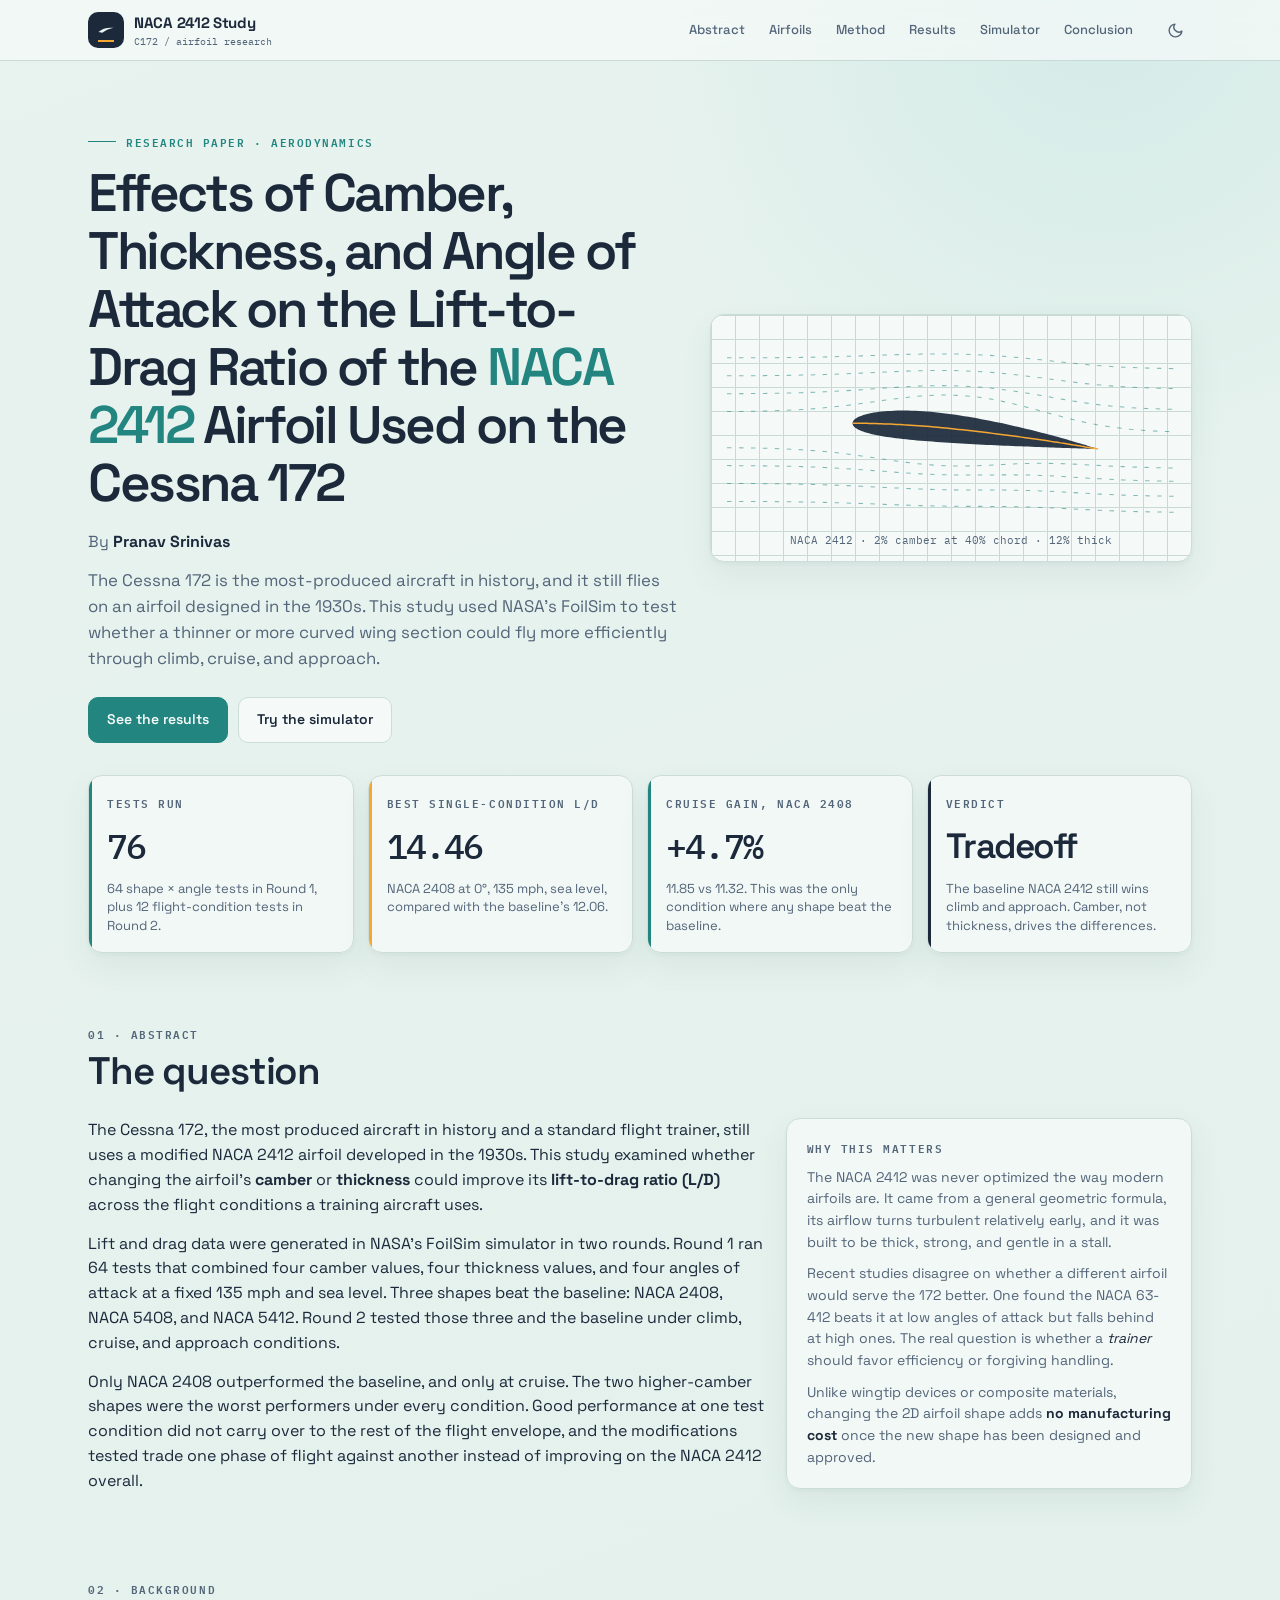
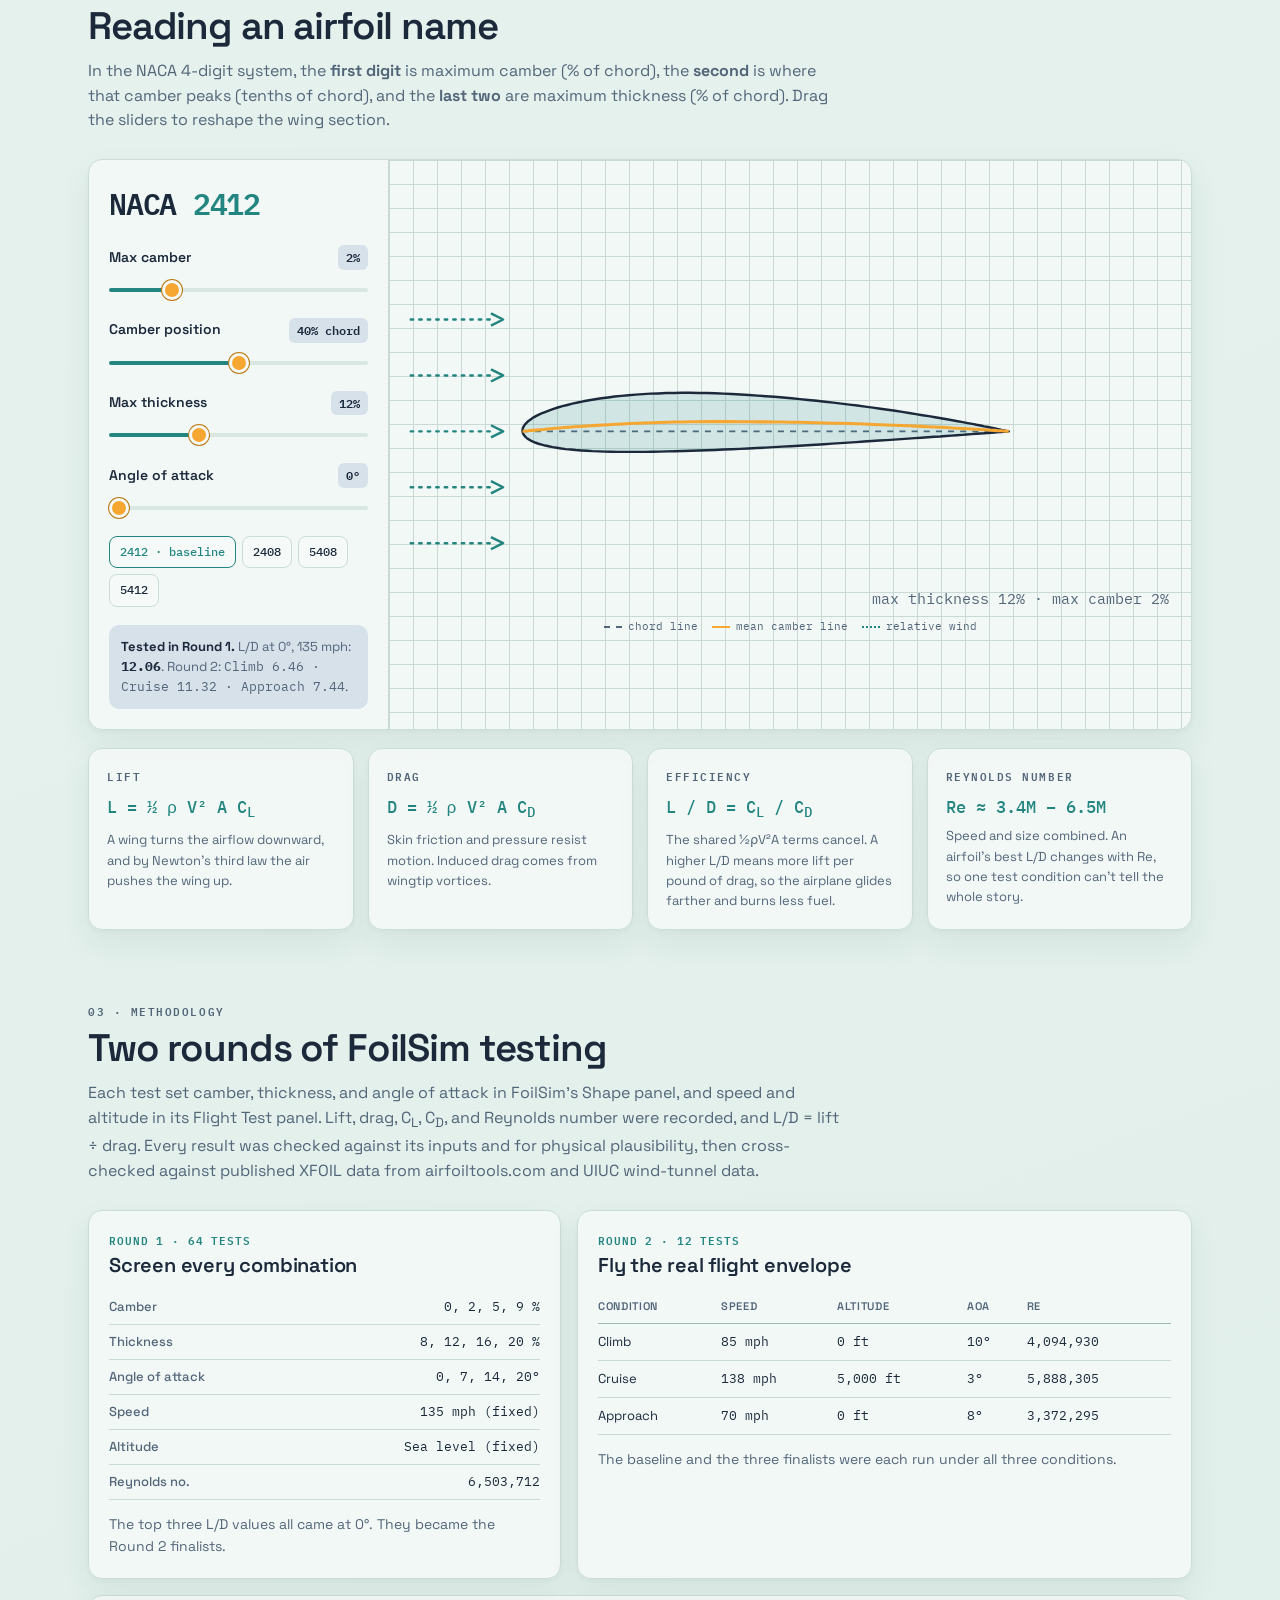
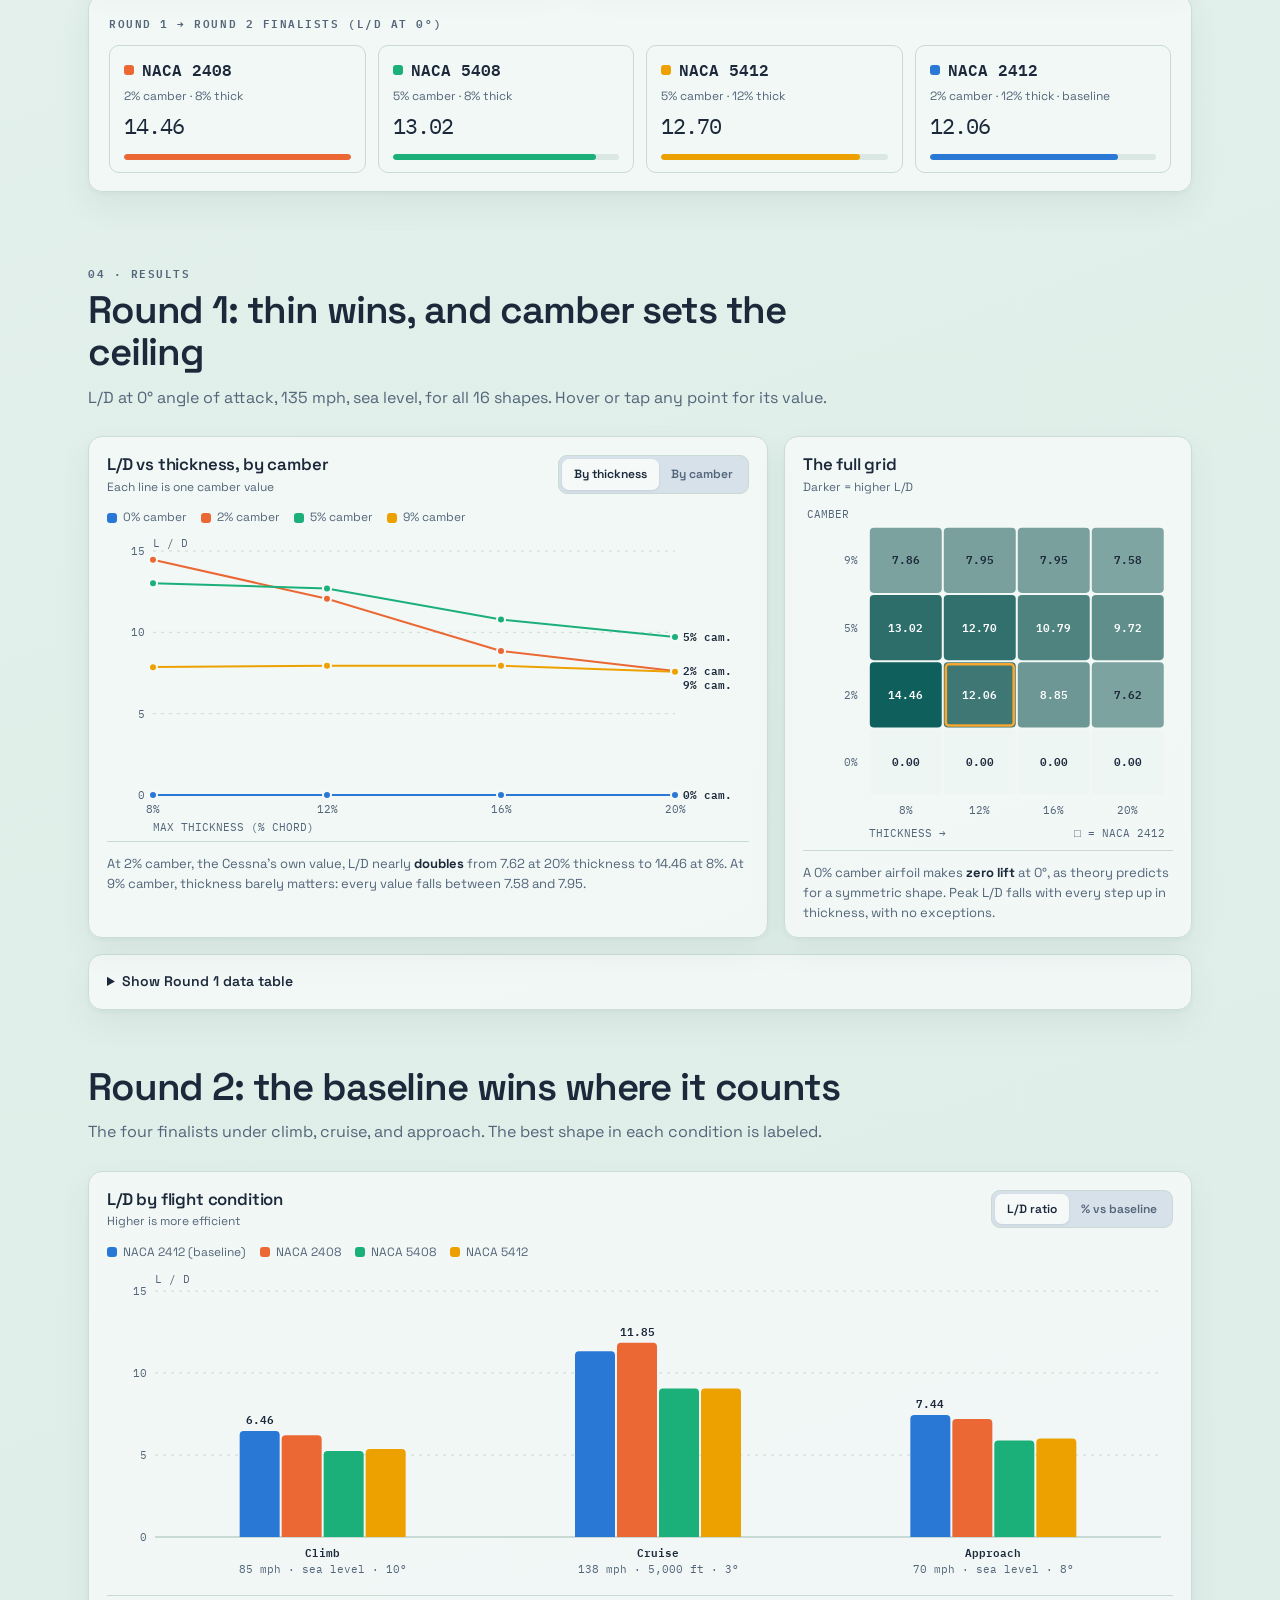
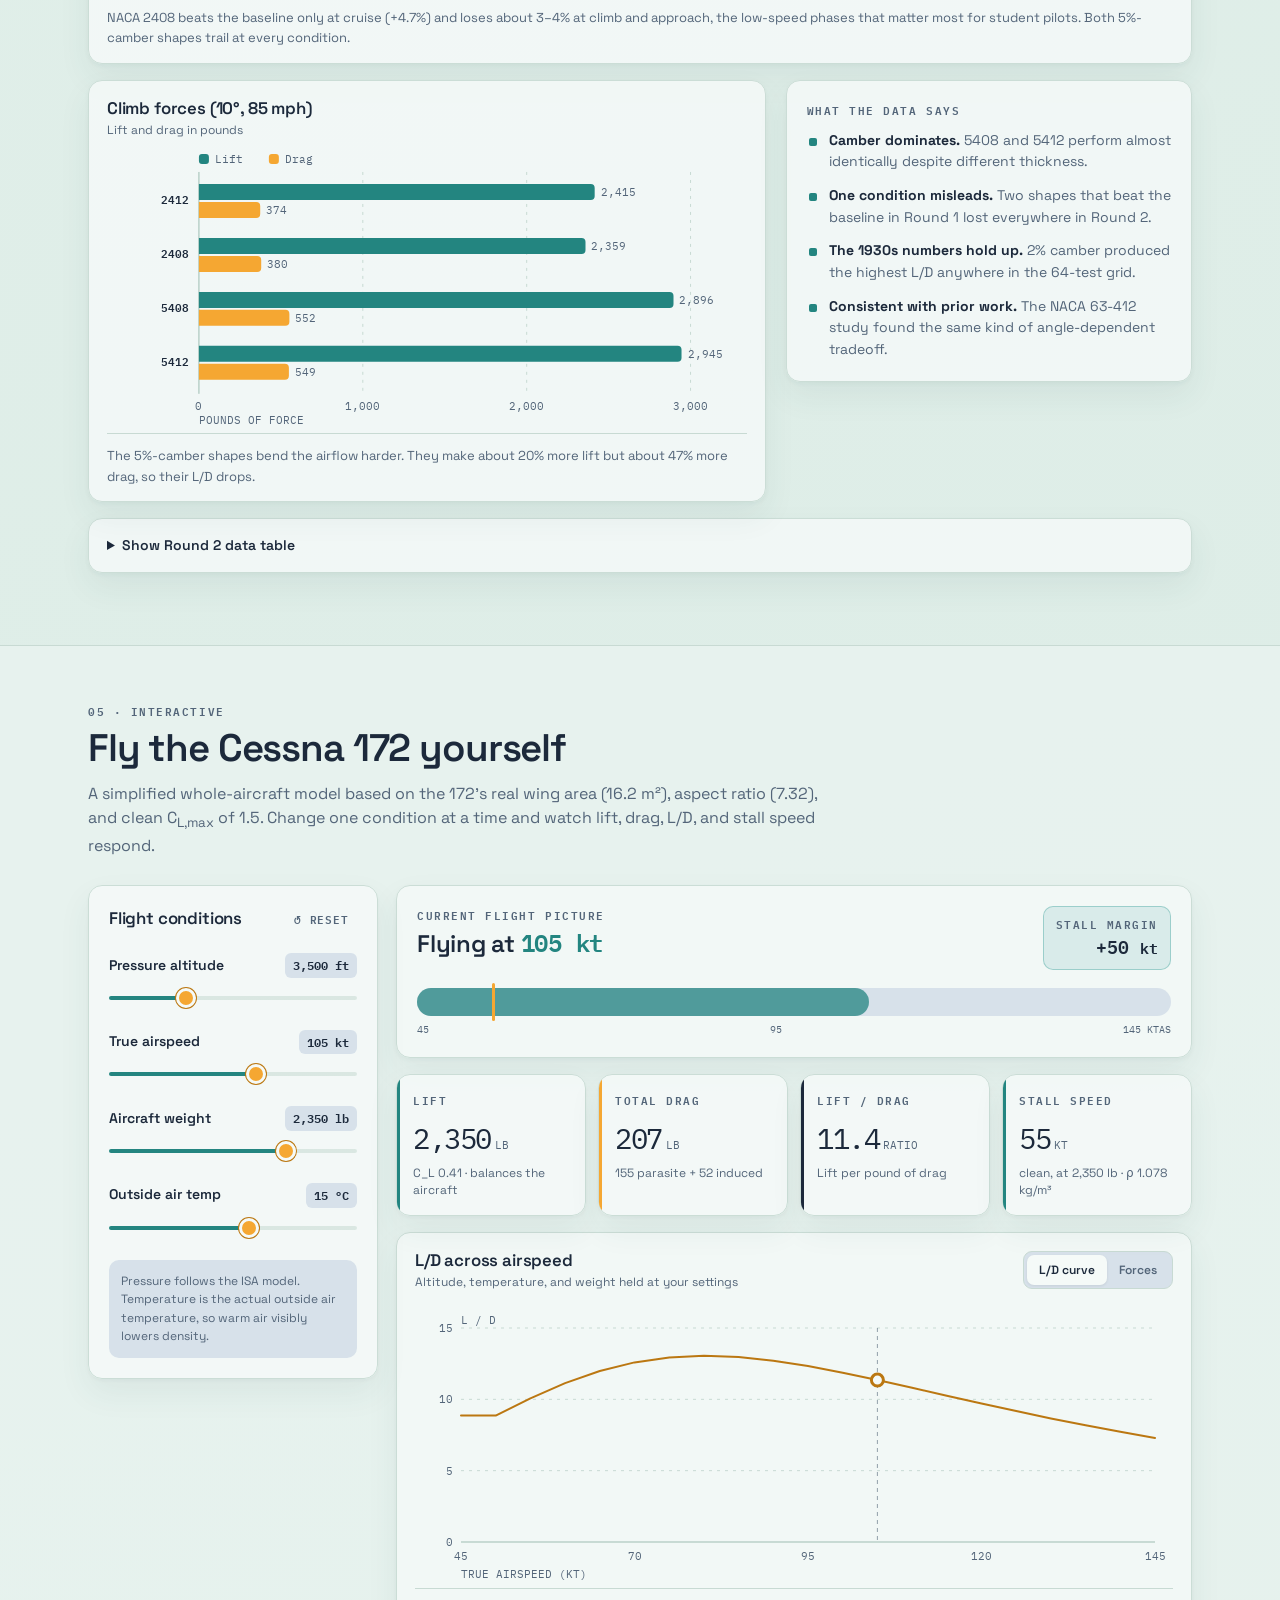
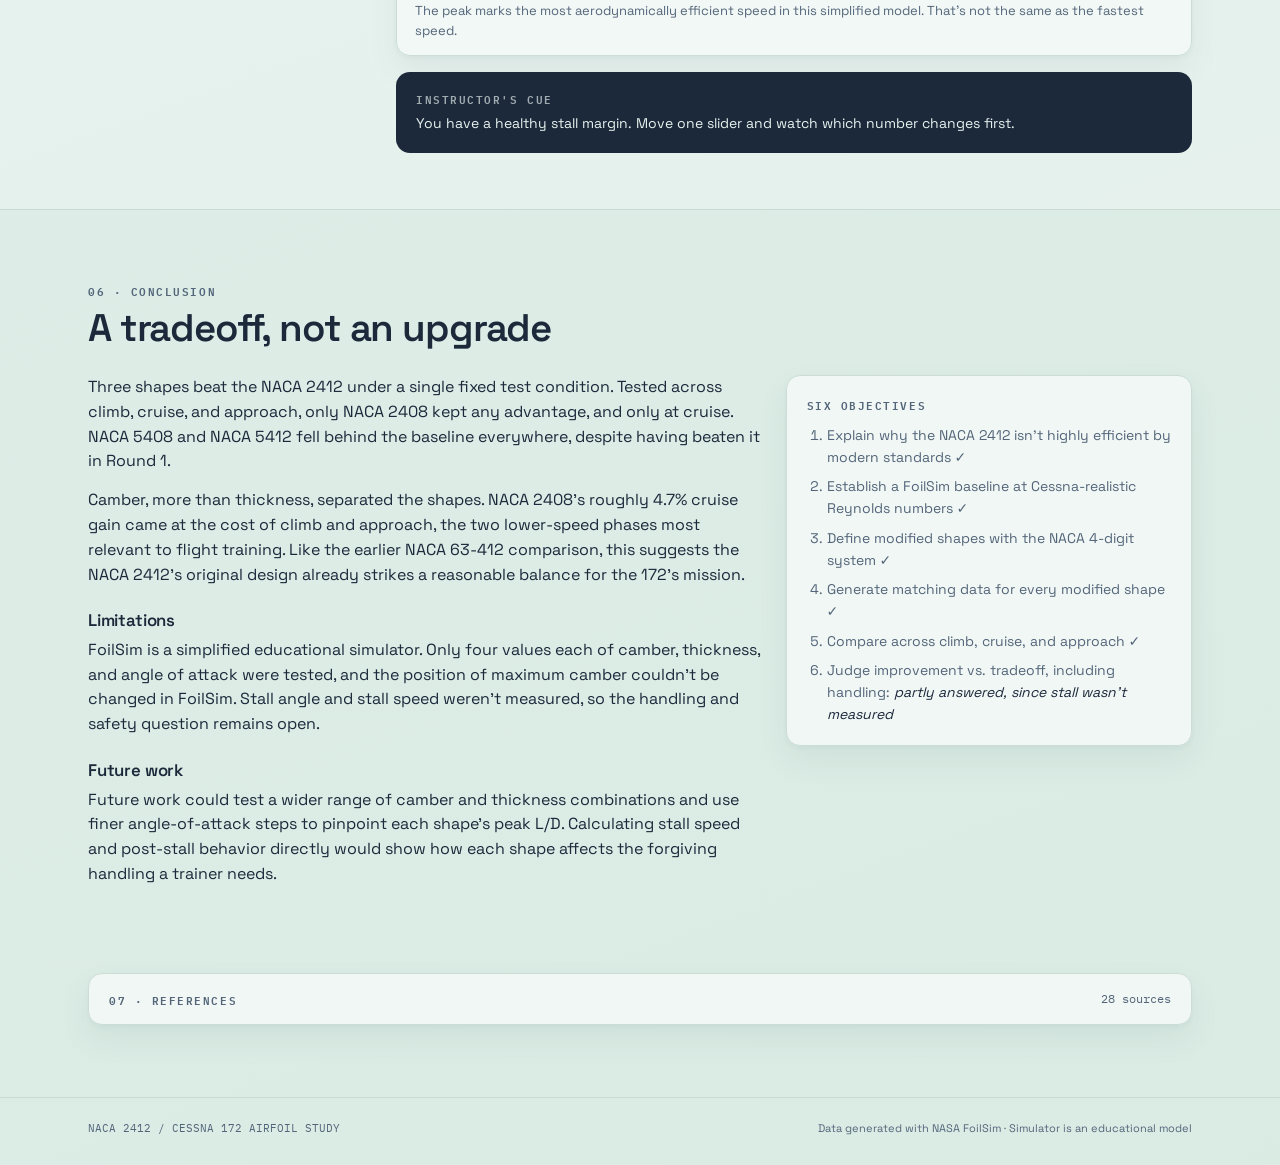
==== index.html @ 8f90952b "Initial commit Website for my research paper on how camber, thickness, and angle of attack affect th" ====
<!doctype html>
<html lang="en">
<head>
  <meta charset="utf-8" />
  <meta name="viewport" content="width=device-width, initial-scale=1" />
  <title>NACA 2412 Airfoil Study · Cessna 172 Lift-to-Drag Research</title>
  <meta name="description" content="Can changing the camber or thickness of the Cessna 172's NACA 2412 airfoil improve its lift-to-drag ratio across climb, cruise, and approach? A FoilSim study of 76 airfoil tests, with interactive results and a flight-physics simulator." />
  <meta property="og:title" content="Rethinking the Cessna 172 Wing: A NACA 2412 Airfoil Study" />
  <meta property="og:description" content="76 FoilSim tests on camber, thickness, and angle of attack. Only one modified shape beat the 1930s baseline, and only at cruise." />
  <meta property="og:type" content="website" />
  <meta name="theme-color" content="#e6f1ec" />
  <link rel="icon" type="image/svg+xml" href="favicon.svg" />
  <link rel="preconnect" href="https://fonts.googleapis.com" />
  <link rel="preconnect" href="https://fonts.gstatic.com" crossorigin />
  <link href="https://fonts.googleapis.com/css2?family=IBM+Plex+Mono:wght@400;500;600&family=Space+Grotesk:wght@400;500;600;700&display=swap" rel="stylesheet" />
  <link rel="stylesheet" href="css/styles.css" />
  <script>
    try { var t = localStorage.getItem('theme'); if (t) document.documentElement.dataset.theme = t; } catch (e) {}
  </script>
</head>
<body>
  <a class="skip" href="#abstract">Skip to content</a>

  <header class="site-header">
    <div class="wrap header-inner">
      <a href="#top" class="brand" aria-label="Back to top">
        <span class="brand-mark" aria-hidden="true">
          <svg viewBox="0 0 24 24" width="18" height="18"><path d="M2 14.5c4.5-4 11-6.2 20-5.5-6.5 1.6-11 3.6-14.8 6.6L2 14.5Z" fill="currentColor"/></svg>
        </span>
        <span>
          <span class="brand-name">NACA 2412 Study</span>
          <span class="brand-sub mono">C172 / airfoil research</span>
        </span>
      </a>
      <nav class="nav" aria-label="Sections">
        <a href="#abstract">Abstract</a>
        <a href="#airfoil">Airfoils</a>
        <a href="#method">Method</a>
        <a href="#results">Results</a>
        <a href="#simulator">Simulator</a>
        <a href="#conclusion">Conclusion</a>
      </nav>
      <button class="icon-btn" id="theme-toggle" aria-label="Toggle dark mode">
        <svg class="i-moon" viewBox="0 0 24 24" width="17" height="17" fill="none" stroke="currentColor" stroke-width="2" stroke-linecap="round" stroke-linejoin="round"><path d="M21 12.8A9 9 0 1 1 11.2 3a7 7 0 0 0 9.8 9.8Z"/></svg>
        <svg class="i-sun" viewBox="0 0 24 24" width="17" height="17" fill="none" stroke="currentColor" stroke-width="2" stroke-linecap="round"><circle cx="12" cy="12" r="4"/><path d="M12 2v2M12 20v2M4.9 4.9l1.4 1.4M17.7 17.7l1.4 1.4M2 12h2M20 12h2M4.9 19.1l1.4-1.4M17.7 6.3l1.4-1.4"/></svg>
      </button>
    </div>
  </header>

  <main id="top">
    <!-- HERO -->
    <section class="hero wrap">
      <div class="hero-text">
        <div class="eyebrow accent-line">Research paper · Aerodynamics</div>
        <h1>Effects of Camber, Thickness, and Angle of Attack on the Lift-to-Drag Ratio of the <span class="hl">NACA 2412</span> Airfoil Used on the Cessna 172</h1>
        <p class="byline">By <strong>Pranav Srinivas</strong></p>
        <p class="lede">The Cessna 172 is the most-produced aircraft in history, and it still flies on an airfoil designed in the 1930s. This study used NASA's FoilSim to test whether a thinner or more curved wing section could fly more efficiently through climb, cruise, and approach.</p>
        <div class="hero-cta">
          <a class="btn btn-primary" href="#results">See the results</a>
          <a class="btn" href="#simulator">Try the simulator</a>
        </div>
      </div>
      <figure class="hero-foil panel">
        <svg id="hero-foil" viewBox="0 0 600 260" role="img" aria-label="Animated airflow over a NACA 2412 airfoil"></svg>
        <figcaption class="mono">NACA 2412 · 2% camber at 40% chord · 12% thick</figcaption>
      </figure>
    </section>

    <!-- KEY FINDINGS -->
    <section class="wrap stats" aria-label="Key findings">
      <article class="stat panel">
        <div class="eyebrow">Tests run</div>
        <div class="stat-num mono">76</div>
        <p>64 shape × angle tests in Round 1, plus 12 flight-condition tests in Round 2.</p>
      </article>
      <article class="stat panel">
        <div class="eyebrow">Best single-condition L/D</div>
        <div class="stat-num mono">14.46</div>
        <p>NACA 2408 at 0°, 135 mph, sea level, compared with the baseline's 12.06.</p>
      </article>
      <article class="stat panel">
        <div class="eyebrow">Cruise gain, NACA 2408</div>
        <div class="stat-num mono">+4.7%</div>
        <p>11.85 vs 11.32. This was the only condition where any shape beat the baseline.</p>
      </article>
      <article class="stat panel">
        <div class="eyebrow">Verdict</div>
        <div class="stat-num stat-word">Tradeoff</div>
        <p>The baseline NACA 2412 still wins climb and approach. Camber, not thickness, drives the differences.</p>
      </article>
    </section>

    <!-- ABSTRACT -->
    <section id="abstract" class="wrap section">
      <div class="section-head">
        <div class="eyebrow">01 · Abstract</div>
        <h2>The question</h2>
      </div>
      <div class="two-col">
        <div class="prose">
          <p>The Cessna 172, the most produced aircraft in history and a standard flight trainer, still uses a modified NACA 2412 airfoil developed in the 1930s. This study examined whether changing the airfoil's <strong>camber</strong> or <strong>thickness</strong> could improve its <strong>lift-to-drag ratio (L/D)</strong> across the flight conditions a training aircraft uses.</p>
          <p>Lift and drag data were generated in NASA's FoilSim simulator in two rounds. Round 1 ran 64 tests that combined four camber values, four thickness values, and four angles of attack at a fixed 135 mph and sea level. Three shapes beat the baseline: NACA 2408, NACA 5408, and NACA 5412. Round 2 tested those three and the baseline under climb, cruise, and approach conditions.</p>
          <p>Only NACA 2408 outperformed the baseline, and only at cruise. The two higher-camber shapes were the worst performers under every condition. Good performance at one test condition did not carry over to the rest of the flight envelope, and the modifications tested trade one phase of flight against another instead of improving on the NACA 2412 overall.</p>
        </div>
        <aside class="panel callout">
          <div class="eyebrow">Why this matters</div>
          <p>The NACA 2412 was never optimized the way modern airfoils are. It came from a general geometric formula, its airflow turns turbulent relatively early, and it was built to be thick, strong, and gentle in a stall.</p>
          <p>Recent studies disagree on whether a different airfoil would serve the 172 better. One found the NACA 63-412 beats it at low angles of attack but falls behind at high ones. The real question is whether a <em>trainer</em> should favor efficiency or forgiving handling.</p>
          <p>Unlike wingtip devices or composite materials, changing the 2D airfoil shape adds <strong>no manufacturing cost</strong> once the new shape has been designed and approved.</p>
        </aside>
      </div>
    </section>

    <!-- AIRFOIL EXPLORER -->
    <section id="airfoil" class="wrap section">
      <div class="section-head">
        <div class="eyebrow">02 · Background</div>
        <h2>Reading an airfoil name</h2>
        <p class="sub">In the NACA 4-digit system, the <strong>first digit</strong> is maximum camber (% of chord), the <strong>second</strong> is where that camber peaks (tenths of chord), and the <strong>last two</strong> are maximum thickness (% of chord). Drag the sliders to reshape the wing section.</p>
      </div>
      <div class="explorer panel">
        <div class="explorer-controls">
          <div class="naca-code mono" aria-live="polite">NACA <span id="code">2412</span></div>
          <div class="slider">
            <div class="slider-top"><label for="ex-camber">Max camber</label><span class="chip mono"><span id="ex-camber-v">2</span>%</span></div>
            <input id="ex-camber" type="range" min="0" max="9" step="1" value="2" />
          </div>
          <div class="slider">
            <div class="slider-top"><label for="ex-pos">Camber position</label><span class="chip mono"><span id="ex-pos-v">40</span>% chord</span></div>
            <input id="ex-pos" type="range" min="2" max="6" step="1" value="4" />
          </div>
          <div class="slider">
            <div class="slider-top"><label for="ex-thick">Max thickness</label><span class="chip mono"><span id="ex-thick-v">12</span>%</span></div>
            <input id="ex-thick" type="range" min="6" max="24" step="1" value="12" />
          </div>
          <div class="slider">
            <div class="slider-top"><label for="ex-aoa">Angle of attack</label><span class="chip mono"><span id="ex-aoa-v">0</span>°</span></div>
            <input id="ex-aoa" type="range" min="0" max="20" step="1" value="0" />
          </div>
          <div class="presets" role="group" aria-label="Study airfoils">
            <button data-preset="2412" class="preset">2412 · baseline</button>
            <button data-preset="2408" class="preset">2408</button>
            <button data-preset="5408" class="preset">5408</button>
            <button data-preset="5412" class="preset">5412</button>
          </div>
          <div class="tested" id="tested"></div>
        </div>
        <div class="explorer-view">
          <svg id="foil" viewBox="0 0 640 300" role="img" aria-label="Airfoil cross-section"></svg>
          <div class="foil-legend mono">
            <span><i class="sw sw-chord"></i>chord line</span>
            <span><i class="sw sw-camber"></i>mean camber line</span>
            <span><i class="sw sw-flow"></i>relative wind</span>
          </div>
        </div>
      </div>

      <div class="concepts">
        <article class="panel concept">
          <div class="eyebrow">Lift</div>
          <div class="formula mono">L = ½ ρ V² A C<sub>L</sub></div>
          <p>A wing turns the airflow downward, and by Newton's third law the air pushes the wing up.</p>
        </article>
        <article class="panel concept">
          <div class="eyebrow">Drag</div>
          <div class="formula mono">D = ½ ρ V² A C<sub>D</sub></div>
          <p>Skin friction and pressure resist motion. Induced drag comes from wingtip vortices.</p>
        </article>
        <article class="panel concept">
          <div class="eyebrow">Efficiency</div>
          <div class="formula mono">L / D = C<sub>L</sub> / C<sub>D</sub></div>
          <p>The shared ½ρV²A terms cancel. A higher L/D means more lift per pound of drag, so the airplane glides farther and burns less fuel.</p>
        </article>
        <article class="panel concept">
          <div class="eyebrow">Reynolds number</div>
          <div class="formula mono">Re ≈ 3.4M – 6.5M</div>
          <p>Speed and size combined. An airfoil's best L/D changes with Re, so one test condition can't tell the whole story.</p>
        </article>
      </div>
    </section>

    <!-- METHOD -->
    <section id="method" class="wrap section">
      <div class="section-head">
        <div class="eyebrow">03 · Methodology</div>
        <h2>Two rounds of FoilSim testing</h2>
        <p class="sub">Each test set camber, thickness, and angle of attack in FoilSim's Shape panel, and speed and altitude in its Flight Test panel. Lift, drag, C<sub>L</sub>, C<sub>D</sub>, and Reynolds number were recorded, and L/D = lift ÷ drag. Every result was checked against its inputs and for physical plausibility, then cross-checked against published XFOIL data from airfoiltools.com and UIUC wind-tunnel data.</p>
      </div>
      <div class="rounds">
        <article class="panel round">
          <div class="round-tag mono">ROUND 1 · 64 TESTS</div>
          <h3>Screen every combination</h3>
          <table class="kv">
            <tr><th>Camber</th><td class="mono">0, 2, 5, 9 %</td></tr>
            <tr><th>Thickness</th><td class="mono">8, 12, 16, 20 %</td></tr>
            <tr><th>Angle of attack</th><td class="mono">0, 7, 14, 20°</td></tr>
            <tr><th>Speed</th><td class="mono">135 mph (fixed)</td></tr>
            <tr><th>Altitude</th><td class="mono">Sea level (fixed)</td></tr>
            <tr><th>Reynolds no.</th><td class="mono">6,503,712</td></tr>
          </table>
          <p>The top three L/D values all came at 0°. They became the Round 2 finalists.</p>
        </article>
        <article class="panel round">
          <div class="round-tag mono">ROUND 2 · 12 TESTS</div>
          <h3>Fly the real flight envelope</h3>
          <table class="data">
            <thead><tr><th>Condition</th><th>Speed</th><th>Altitude</th><th>AoA</th><th>Re</th></tr></thead>
            <tbody>
              <tr><td>Climb</td><td class="mono">85 mph</td><td class="mono">0 ft</td><td class="mono">10°</td><td class="mono">4,094,930</td></tr>
              <tr><td>Cruise</td><td class="mono">138 mph</td><td class="mono">5,000 ft</td><td class="mono">3°</td><td class="mono">5,888,305</td></tr>
              <tr><td>Approach</td><td class="mono">70 mph</td><td class="mono">0 ft</td><td class="mono">8°</td><td class="mono">3,372,295</td></tr>
            </tbody>
          </table>
          <p>The baseline and the three finalists were each run under all three conditions.</p>
        </article>
      </div>
      <div class="panel finalists">
        <div class="eyebrow">Round 1 → Round 2 finalists (L/D at 0°)</div>
        <div class="finalist-row" id="finalists"></div>
      </div>
    </section>

    <!-- RESULTS -->
    <section id="results" class="wrap section">
      <div class="section-head">
        <div class="eyebrow">04 · Results</div>
        <h2>Round 1: thin wins, and camber sets the ceiling</h2>
        <p class="sub">L/D at 0° angle of attack, 135 mph, sea level, for all 16 shapes. Hover or tap any point for its value.</p>
      </div>

      <div class="chart-grid">
        <figure class="panel chart-card">
          <div class="chart-head">
            <div>
              <h3 id="r1-title">L/D vs thickness, by camber</h3>
              <p class="chart-sub">Each line is one camber value</p>
            </div>
            <div class="seg" role="tablist" aria-label="X axis">
              <button class="on" data-r1="thickness" role="tab" aria-selected="true">By thickness</button>
              <button data-r1="camber" role="tab" aria-selected="false">By camber</button>
            </div>
          </div>
          <div class="legend" id="r1-legend"></div>
          <div class="chart" id="r1-chart"></div>
          <figcaption id="r1-cap">At 2% camber, the Cessna's own value, L/D nearly <strong>doubles</strong> from 7.62 at 20% thickness to 14.46 at 8%. At 9% camber, thickness barely matters: every value falls between 7.58 and 7.95.</figcaption>
        </figure>

        <figure class="panel chart-card">
          <div class="chart-head">
            <div>
              <h3>The full grid</h3>
              <p class="chart-sub">Darker = higher L/D</p>
            </div>
          </div>
          <div class="chart" id="r1-heat"></div>
          <figcaption>A 0% camber airfoil makes <strong>zero lift</strong> at 0°, as theory predicts for a symmetric shape. Peak L/D falls with every step up in thickness, with no exceptions.</figcaption>
        </figure>
      </div>

      <details class="panel table-view">
        <summary>Show Round 1 data table</summary>
        <div class="table-scroll"><table class="data" id="r1-table"></table></div>
      </details>

      <div class="section-head sub-head">
        <h2>Round 2: the baseline wins where it counts</h2>
        <p class="sub">The four finalists under climb, cruise, and approach. The best shape in each condition is labeled.</p>
      </div>

      <figure class="panel chart-card wide">
        <div class="chart-head">
          <div>
            <h3>L/D by flight condition</h3>
            <p class="chart-sub">Higher is more efficient</p>
          </div>
          <div class="seg" role="tablist" aria-label="Measure">
            <button class="on" data-r2="ld" role="tab" aria-selected="true">L/D ratio</button>
            <button data-r2="pct" role="tab" aria-selected="false">% vs baseline</button>
          </div>
        </div>
        <div class="legend" id="r2-legend"></div>
        <div class="chart" id="r2-chart"></div>
        <figcaption>NACA 2408 beats the baseline only at cruise (+4.7%) and loses about 3–4% at climb and approach, the low-speed phases that matter most for student pilots. Both 5%-camber shapes trail at every condition.</figcaption>
      </figure>

      <div class="two-col">
        <figure class="panel chart-card">
          <div class="chart-head"><div><h3>Climb forces (10°, 85 mph)</h3><p class="chart-sub">Lift and drag in pounds</p></div></div>
          <div class="chart" id="r2-forces"></div>
          <figcaption>The 5%-camber shapes bend the airflow harder. They make about 20% more lift but about 47% more drag, so their L/D drops.</figcaption>
        </figure>
        <div class="panel callout">
          <div class="eyebrow">What the data says</div>
          <ul class="checks">
            <li><b>Camber dominates.</b> 5408 and 5412 perform almost identically despite different thickness.</li>
            <li><b>One condition misleads.</b> Two shapes that beat the baseline in Round 1 lost everywhere in Round 2.</li>
            <li><b>The 1930s numbers hold up.</b> 2% camber produced the highest L/D anywhere in the 64-test grid.</li>
            <li><b>Consistent with prior work.</b> The NACA 63-412 study found the same kind of angle-dependent tradeoff.</li>
          </ul>
        </div>
      </div>

      <details class="panel table-view">
        <summary>Show Round 2 data table</summary>
        <div class="table-scroll"><table class="data" id="r2-table"></table></div>
      </details>
    </section>

    <!-- SIMULATOR -->
    <section id="simulator" class="section sim-band">
      <div class="wrap">
        <div class="section-head">
          <div class="eyebrow">05 · Interactive</div>
          <h2>Fly the Cessna 172 yourself</h2>
          <p class="sub">A simplified whole-aircraft model based on the 172's real wing area (16.2 m²), aspect ratio (7.32), and clean C<sub>L,max</sub> of 1.5. Change one condition at a time and watch lift, drag, L/D, and stall speed respond.</p>
        </div>

        <div class="sim">
          <aside class="panel sim-controls">
            <div class="sim-controls-head">
              <h3>Flight conditions</h3>
              <button class="link-btn mono" id="sim-reset">↺ Reset</button>
            </div>
            <div class="slider">
              <div class="slider-top"><label for="s-alt">Pressure altitude</label><span class="chip mono"><span id="s-alt-v"></span> ft</span></div>
              <input id="s-alt" type="range" min="0" max="12000" step="100" value="3500" />
            </div>
            <div class="slider">
              <div class="slider-top"><label for="s-spd">True airspeed</label><span class="chip mono"><span id="s-spd-v"></span> kt</span></div>
              <input id="s-spd" type="range" min="45" max="145" step="1" value="105" />
            </div>
            <div class="slider">
              <div class="slider-top"><label for="s-wt">Aircraft weight</label><span class="chip mono"><span id="s-wt-v"></span> lb</span></div>
              <input id="s-wt" type="range" min="1800" max="2550" step="10" value="2350" />
            </div>
            <div class="slider">
              <div class="slider-top"><label for="s-tmp">Outside air temp</label><span class="chip mono"><span id="s-tmp-v"></span> °C</span></div>
              <input id="s-tmp" type="range" min="-25" max="45" step="1" value="15" />
            </div>
            <p class="note">Pressure follows the ISA model. Temperature is the actual outside air temperature, so warm air visibly lowers density.</p>
          </aside>

          <div class="sim-main">
            <div class="panel sim-picture">
              <div class="sim-pic-top">
                <div>
                  <div class="eyebrow">Current flight picture</div>
                  <h3>Flying at <span class="hl mono" id="sim-spd-h">105 kt</span></h3>
                </div>
                <div class="margin-box" id="margin-box">
                  <div class="eyebrow">Stall margin</div>
                  <div class="mono margin-val" id="margin-val">+0 kt</div>
                </div>
              </div>
              <div class="speed-bar" aria-hidden="true">
                <div class="speed-fill" id="speed-fill"></div>
                <div class="stall-mark" id="stall-mark"></div>
              </div>
              <div class="speed-scale mono"><span>45</span><span>95</span><span>145 KTAS</span></div>
            </div>

            <div class="metrics">
              <div class="panel metric m-primary"><div class="eyebrow">Lift</div><div class="metric-num mono" id="m-lift"></div><p id="m-lift-d"></p></div>
              <div class="panel metric m-accent"><div class="eyebrow">Total drag</div><div class="metric-num mono" id="m-drag"></div><p id="m-drag-d"></p></div>
              <div class="panel metric m-ink"><div class="eyebrow">Lift / drag</div><div class="metric-num mono" id="m-ld"></div><p>Lift per pound of drag</p></div>
              <div class="panel metric m-primary"><div class="eyebrow">Stall speed</div><div class="metric-num mono" id="m-stall"></div><p id="m-stall-d"></p></div>
            </div>

            <figure class="panel chart-card">
              <div class="chart-head">
                <div>
                  <h3 id="sim-chart-title">L/D across airspeed</h3>
                  <p class="chart-sub">Altitude, temperature, and weight held at your settings</p>
                </div>
                <div class="seg" role="tablist" aria-label="Simulator chart">
                  <button class="on" data-sim="ld" role="tab" aria-selected="true">L/D curve</button>
                  <button data-sim="forces" role="tab" aria-selected="false">Forces</button>
                </div>
              </div>
              <div class="legend" id="sim-legend"></div>
              <div class="chart" id="sim-chart"></div>
              <figcaption id="sim-cap">The peak marks the most aerodynamically efficient speed in this simplified model. That's not the same as the fastest speed.</figcaption>
            </figure>

            <div class="cue" id="sim-cue"></div>
          </div>
        </div>
      </div>
    </section>

    <!-- CONCLUSION -->
    <section id="conclusion" class="wrap section">
      <div class="section-head">
        <div class="eyebrow">06 · Conclusion</div>
        <h2>A tradeoff, not an upgrade</h2>
      </div>
      <div class="two-col">
        <div class="prose">
          <p>Three shapes beat the NACA 2412 under a single fixed test condition. Tested across climb, cruise, and approach, only NACA 2408 kept any advantage, and only at cruise. NACA 5408 and NACA 5412 fell behind the baseline everywhere, despite having beaten it in Round 1.</p>
          <p>Camber, more than thickness, separated the shapes. NACA 2408's roughly 4.7% cruise gain came at the cost of climb and approach, the two lower-speed phases most relevant to flight training. Like the earlier NACA 63-412 comparison, this suggests the NACA 2412's original design already strikes a reasonable balance for the 172's mission.</p>
          <h3>Limitations</h3>
          <p>FoilSim is a simplified educational simulator. Only four values each of camber, thickness, and angle of attack were tested, and the position of maximum camber couldn't be changed in FoilSim. Stall angle and stall speed weren't measured, so the handling and safety question remains open.</p>
          <h3>Future work</h3>
          <p>Future work could test a wider range of camber and thickness combinations and use finer angle-of-attack steps to pinpoint each shape's peak L/D. Calculating stall speed and post-stall behavior directly would show how each shape affects the forgiving handling a trainer needs.</p>
        </div>
        <aside class="panel callout objectives">
          <div class="eyebrow">Six objectives</div>
          <ol>
            <li>Explain why the NACA 2412 isn't highly efficient by modern standards ✓</li>
            <li>Establish a FoilSim baseline at Cessna-realistic Reynolds numbers ✓</li>
            <li>Define modified shapes with the NACA 4-digit system ✓</li>
            <li>Generate matching data for every modified shape ✓</li>
            <li>Compare across climb, cruise, and approach ✓</li>
            <li>Judge improvement vs. tradeoff, including handling: <em>partly answered, since stall wasn't measured</em></li>
          </ol>
        </aside>
      </div>
    </section>

    <!-- REFERENCES -->
    <section id="references" class="wrap section">
      <details class="panel refs">
        <summary><span class="eyebrow">07 · References</span> <span class="refs-count mono">28 sources</span></summary>
        <ol class="ref-list mono" id="ref-list"></ol>
      </details>
    </section>
  </main>

  <footer class="site-footer">
    <div class="wrap footer-inner">
      <span class="mono">NACA 2412 / CESSNA 172 AIRFOIL STUDY</span>
      <span>Data generated with NASA FoilSim · Simulator is an educational model</span>
    </div>
  </footer>

  <div class="tip" id="tip" role="tooltip" hidden></div>
  <script src="js/data.js"></script>
  <script src="js/main.js"></script>
</body>
</html>
---- css/styles.css ----
/* Design tokens */
:root {
  color-scheme: light;
  --bg: hsl(158 31% 93%);
  --bg-2: hsl(156 30% 89%);
  --fg: hsl(214 35% 17%);
  --muted-fg: hsl(211 19% 40%);
  --border: hsl(158 19% 82%);
  --card: hsl(164 30% 97%);
  --card-border: hsl(158 21% 83%);
  --primary: hsl(177 58% 33%);
  --primary-soft: hsl(177 58% 37% / .12);
  --on-primary: hsl(164 32% 97%);
  --secondary: hsl(208 32% 88%);
  --muted: hsl(157 22% 88%);
  --accent: hsl(36 91% 58%);
  --accent-ink: hsl(36 83% 40%);
  --accent-soft: hsl(36 91% 58% / .16);
  --danger: hsl(5 62% 49%);
  --grid: hsl(158 19% 82%);
  --axis: hsl(158 19% 68%);
  --shadow: 0 14px 32px rgba(37, 79, 79, .07), 0 2px 4px rgba(37, 79, 79, .04);
  /* categorical slots (reference palette, light) */
  --s1: #2a78d6;
  --s2: #eb6834;
  --s3: #1baf7a;
  --s4: #eda100;
  --heat-0: #eef6f4;
  --heat-1: #0f5f5c;
  --heat-ink-hi: #ffffff;
  --heat-ink-lo: hsl(214 35% 17%);
  --font: 'Space Grotesk', system-ui, sans-serif;
  --mono: 'IBM Plex Mono', ui-monospace, monospace;
  --radius: 14px;
}
@media (prefers-color-scheme: dark) {
  :root:where(:not([data-theme="light"])) {
    color-scheme: dark;
    --bg: hsl(213 34% 11%);
    --bg-2: hsl(213 34% 13%);
    --fg: hsl(157 35% 91%);
    --muted-fg: hsl(211 17% 68%);
    --border: hsl(211 27% 25%);
    --card: hsl(213 29% 15%);
    --card-border: hsl(211 27% 25%);
    --primary: hsl(177 58% 48%);
    --primary-soft: hsl(177 58% 48% / .14);
    --on-primary: hsl(213 34% 12%);
    --secondary: hsl(211 25% 22%);
    --muted: hsl(211 25% 21%);
    --accent-ink: hsl(36 91% 62%);
    --grid: hsl(211 27% 24%);
    --axis: hsl(211 22% 36%);
    --shadow: 0 14px 32px rgba(0, 0, 0, .25);
    --s1: #3987e5;
    --s2: #d95926;
    --s3: #199e70;
    --s4: #c98500;
    --heat-0: #1b2a33;
    --heat-1: #45c4bb;
    --heat-ink-hi: #0b1a1f;
    --heat-ink-lo: hsl(157 35% 91%);
  }
}
:root[data-theme="dark"] {
  color-scheme: dark;
  --bg: hsl(213 34% 11%);
  --bg-2: hsl(213 34% 13%);
  --fg: hsl(157 35% 91%);
  --muted-fg: hsl(211 17% 68%);
  --border: hsl(211 27% 25%);
  --card: hsl(213 29% 15%);
  --card-border: hsl(211 27% 25%);
  --primary: hsl(177 58% 48%);
  --primary-soft: hsl(177 58% 48% / .14);
  --on-primary: hsl(213 34% 12%);
  --secondary: hsl(211 25% 22%);
  --muted: hsl(211 25% 21%);
  --accent-ink: hsl(36 91% 62%);
  --grid: hsl(211 27% 24%);
  --axis: hsl(211 22% 36%);
  --shadow: 0 14px 32px rgba(0, 0, 0, .25);
  --s1: #3987e5;
  --s2: #d95926;
  --s3: #199e70;
  --s4: #c98500;
  --heat-0: #1b2a33;
  --heat-1: #45c4bb;
  --heat-ink-hi: #0b1a1f;
  --heat-ink-lo: hsl(157 35% 91%);
}

* { box-sizing: border-box; }
html { scroll-behavior: smooth; scroll-padding-top: 76px; }
body {
  margin: 0;
  font-family: var(--font);
  color: var(--fg);
  background: radial-gradient(circle at 86% 0%, hsl(177 45% 50% / .12), transparent 30rem), linear-gradient(160deg, var(--bg), var(--bg-2));
  background-color: var(--bg);
  min-height: 100vh;
  line-height: 1.55;
  -webkit-font-smoothing: antialiased;
}
a { color: var(--primary); }
button, input { font: inherit; color: inherit; }
button { cursor: pointer; }
h1, h2, h3 { line-height: 1.1; letter-spacing: -.03em; margin: 0; }
h2 { font-size: clamp(1.6rem, 3.2vw, 2.4rem); font-weight: 600; }
h3 { font-size: 1.05rem; font-weight: 600; letter-spacing: -.01em; }
.mono { font-family: var(--mono); }
.wrap { max-width: 1160px; margin: 0 auto; padding: 0 16px; }
@media (min-width: 640px) { .wrap { padding: 0 28px; } }
.skip { position: absolute; left: -999px; }
.skip:focus { left: 12px; top: 12px; z-index: 99; background: var(--card); padding: 8px 12px; border-radius: 8px; }
:focus-visible { outline: 3px solid hsl(36 91% 58% / .6); outline-offset: 2px; }

.eyebrow { font-family: var(--mono); text-transform: uppercase; letter-spacing: .14em; font-size: 11px; font-weight: 600; color: var(--muted-fg); }
.accent-line { display: flex; align-items: center; gap: 10px; color: var(--primary); }
.accent-line::before { content: ""; width: 28px; height: 1px; background: currentColor; }
.hl { color: var(--primary); }
.panel { background: color-mix(in srgb, var(--card) 86%, transparent); border: 1px solid var(--card-border); border-radius: var(--radius); box-shadow: var(--shadow); }

/* header */
.site-header { position: sticky; top: 0; z-index: 20; backdrop-filter: blur(12px); background: color-mix(in srgb, var(--card) 72%, transparent); border-bottom: 1px solid var(--border); }
.header-inner { display: flex; align-items: center; gap: 16px; height: 60px; }
.brand { display: flex; align-items: center; gap: 10px; text-decoration: none; color: var(--fg); margin-right: auto; }
.brand-mark { position: relative; display: grid; place-items: center; width: 36px; height: 36px; border-radius: 10px; background: var(--fg); color: var(--bg); }
.brand-mark::after { content: ""; position: absolute; bottom: 6px; width: 16px; height: 2px; background: var(--accent); }
.brand-name { display: block; font-weight: 700; letter-spacing: -.02em; font-size: 15px; }
.brand-sub { display: block; font-size: 10px; color: var(--muted-fg); }
.nav { display: none; gap: 4px; }
.nav a { color: var(--muted-fg); text-decoration: none; font-size: 13px; font-weight: 500; padding: 6px 10px; border-radius: 8px; }
.nav a:hover { color: var(--fg); background: var(--secondary); }
@media (min-width: 900px) { .nav { display: flex; } }
.icon-btn { border: 0; background: transparent; color: var(--muted-fg); padding: 8px; border-radius: 8px; display: grid; place-items: center; }
.icon-btn:hover { background: var(--secondary); color: var(--fg); }
.i-sun { display: none; }
:root[data-theme="dark"] .i-sun { display: block; }
:root[data-theme="dark"] .i-moon { display: none; }
@media (prefers-color-scheme: dark) {
  :root:not([data-theme="light"]) .i-sun { display: block; }
  :root:not([data-theme="light"]) .i-moon { display: none; }
}

/* hero */
.hero { display: grid; gap: 32px; padding-top: 48px; padding-bottom: 32px; align-items: center; }
@media (min-width: 960px) { .hero { grid-template-columns: 1.1fr .9fr; padding-top: 72px; } }
.hero h1 { font-size: clamp(1.9rem, 4.4vw, 3.3rem); font-weight: 600; letter-spacing: -.045em; margin-top: 14px; }
.byline { margin: 18px 0 0; color: var(--muted-fg); }
.byline strong { color: var(--fg); }
.lede { color: var(--muted-fg); font-size: 1.05rem; max-width: 58ch; margin: 12px 0 0; }
.hero-cta { display: flex; flex-wrap: wrap; gap: 10px; margin-top: 26px; }
.btn { display: inline-flex; align-items: center; gap: 8px; padding: 11px 18px; border-radius: 10px; border: 1px solid var(--card-border); background: var(--card); color: var(--fg); text-decoration: none; font-weight: 600; font-size: 14px; }
.btn:hover { border-color: var(--primary); }
.btn-primary { background: var(--primary); border-color: var(--primary); color: var(--on-primary); }
.btn-primary:hover { filter: brightness(1.08); }
.hero-foil { margin: 0; padding: 16px 16px 12px; background-image: linear-gradient(var(--grid) 1px, transparent 1px), linear-gradient(90deg, var(--grid) 1px, transparent 1px); background-size: 24px 24px; background-color: var(--card); }
.hero-foil svg { width: 100%; height: auto; display: block; }
.hero-foil figcaption { font-size: 11px; color: var(--muted-fg); text-align: center; margin-top: 6px; }
.flow { fill: none; stroke: var(--primary); stroke-width: 1.4; opacity: .55; stroke-dasharray: 6 10; animation: flow 1.6s linear infinite; }
@keyframes flow { to { stroke-dashoffset: -32; } }
@media (prefers-reduced-motion: reduce) { .flow { animation: none; } html { scroll-behavior: auto; } }

/* stats */
.stats { display: grid; gap: 14px; grid-template-columns: repeat(auto-fit, minmax(220px, 1fr)); }
.stat { padding: 18px 18px 16px; position: relative; overflow: hidden; }
.stat::before { content: ""; position: absolute; inset: 0 auto 0 0; width: 3px; background: var(--primary); }
.stat:nth-child(2)::before { background: var(--accent); }
.stat:nth-child(4)::before { background: var(--fg); }
.stat-num { font-size: 2.2rem; letter-spacing: -.05em; margin-top: 8px; font-weight: 500; }
.stat-word { font-family: var(--font); letter-spacing: -.04em; font-weight: 600; }
.stat p { margin: 6px 0 0; font-size: 13px; color: var(--muted-fg); line-height: 1.45; }

/* sections */
.section { padding-top: 72px; }
.section-head { max-width: 760px; margin-bottom: 26px; }
.section-head h2 { margin-top: 8px; }
.section-head .sub { color: var(--muted-fg); margin: 12px 0 0; }
.sub-head { margin-top: 56px; }
.two-col { display: grid; gap: 20px; align-items: start; }
@media (min-width: 900px) { .two-col { grid-template-columns: 1.25fr .75fr; } }
.prose p { margin: 0 0 14px; }
.prose h3 { margin: 24px 0 8px; }
.callout { padding: 20px; font-size: 14px; }
.callout p { margin: 10px 0 0; color: var(--muted-fg); }
.callout em, .callout strong { color: var(--fg); }
.checks { list-style: none; padding: 0; margin: 12px 0 0; display: grid; gap: 12px; }
.checks li { padding-left: 22px; position: relative; color: var(--muted-fg); }
.checks li::before { content: ""; position: absolute; left: 2px; top: 8px; width: 8px; height: 8px; border-radius: 2px; background: var(--primary); }
.checks b { color: var(--fg); }
.objectives ol { margin: 12px 0 0; padding-left: 20px; display: grid; gap: 8px; color: var(--muted-fg); }

/* explorer */
.explorer { display: grid; gap: 0; overflow: hidden; }
@media (min-width: 900px) { .explorer { grid-template-columns: 300px 1fr; } }
.explorer-controls { padding: 20px; display: grid; gap: 18px; align-content: start; border-bottom: 1px solid var(--border); }
@media (min-width: 900px) { .explorer-controls { border-bottom: 0; border-right: 1px solid var(--border); } }
.naca-code { font-size: 1.9rem; font-weight: 600; letter-spacing: -.04em; }
.naca-code span { color: var(--primary); }
.explorer-view { padding: 12px; background-image: linear-gradient(var(--grid) 1px, transparent 1px), linear-gradient(90deg, var(--grid) 1px, transparent 1px); background-size: 24px 24px; display: flex; flex-direction: column; justify-content: center; min-width: 0; }
.explorer-view svg { width: 100%; height: auto; display: block; }
.foil-legend { display: flex; flex-wrap: wrap; gap: 14px; justify-content: center; font-size: 11px; color: var(--muted-fg); padding: 4px 0 6px; }
.sw { display: inline-block; width: 18px; height: 0; border-top: 2px solid; vertical-align: middle; margin-right: 6px; }
.sw-chord { border-color: var(--muted-fg); border-top-style: dashed; }
.sw-camber { border-color: var(--accent); }
.sw-flow { border-color: var(--primary); border-top-style: dotted; }
.presets { display: flex; flex-wrap: wrap; gap: 6px; }
.preset { border: 1px solid var(--card-border); background: var(--card); border-radius: 8px; padding: 6px 10px; font-size: 12px; font-family: var(--mono); font-weight: 500; }
.preset:hover, .preset.on { border-color: var(--primary); color: var(--primary); }
.tested { font-size: 13px; border-radius: 10px; padding: 12px; background: var(--secondary); color: var(--muted-fg); min-height: 64px; }
.tested strong { color: var(--fg); }
.concepts { display: grid; gap: 14px; margin-top: 18px; grid-template-columns: repeat(auto-fit, minmax(230px, 1fr)); }
.concept { padding: 18px; }
.formula { font-size: 1.05rem; margin: 10px 0 6px; color: var(--primary); font-weight: 500; }
.concept p { margin: 0; color: var(--muted-fg); font-size: 13px; }

/* sliders */
.slider { display: grid; gap: 10px; }
.slider-top { display: flex; justify-content: space-between; align-items: center; gap: 10px; }
.slider label { font-size: 14px; font-weight: 600; }
.chip { font-size: 12px; font-weight: 600; background: var(--secondary); border-radius: 6px; padding: 3px 8px; white-space: nowrap; }
input[type=range] { -webkit-appearance: none; appearance: none; width: 100%; height: 4px; border-radius: 99px; outline: none; background: linear-gradient(90deg, var(--primary) var(--p, 40%), var(--muted) var(--p, 40%)); margin: 8px 0; }
input[type=range]::-webkit-slider-thumb { -webkit-appearance: none; width: 20px; height: 20px; border-radius: 50%; background: var(--accent); border: 3px solid var(--card); box-shadow: 0 0 0 1px var(--accent-ink); cursor: grab; }
input[type=range]::-moz-range-thumb { width: 14px; height: 14px; border-radius: 50%; background: var(--accent); border: 3px solid var(--card); box-shadow: 0 0 0 1px var(--accent-ink); cursor: grab; }

/* method */
.rounds { display: grid; gap: 16px; }
@media (min-width: 900px) { .rounds { grid-template-columns: 1fr 1.3fr; } }
.round { padding: 20px; }
.round h3 { margin: 6px 0 14px; font-size: 1.25rem; }
.round p { color: var(--muted-fg); font-size: 14px; margin: 14px 0 0; }
.round-tag { font-size: 11px; color: var(--primary); font-weight: 600; letter-spacing: .08em; }
table { border-collapse: collapse; width: 100%; font-size: 13px; }
.kv th { text-align: left; font-weight: 500; color: var(--muted-fg); padding: 7px 0; border-bottom: 1px solid var(--border); }
.kv td { text-align: right; padding: 7px 0; border-bottom: 1px solid var(--border); }
.data th { text-align: left; font-weight: 600; font-size: 11px; text-transform: uppercase; letter-spacing: .06em; color: var(--muted-fg); padding: 8px 10px 8px 0; border-bottom: 1px solid var(--axis); white-space: nowrap; }
.data td { padding: 8px 10px 8px 0; border-bottom: 1px solid var(--border); white-space: nowrap; }
.data td.num { font-family: var(--mono); text-align: right; }
.data th.num { text-align: right; }
.table-scroll { overflow-x: auto; }
.finalists { margin-top: 16px; padding: 18px 20px; }
.finalist-row { display: grid; gap: 12px; grid-template-columns: repeat(auto-fit, minmax(170px, 1fr)); margin-top: 14px; }
.finalist { border: 1px solid var(--border); border-radius: 10px; padding: 12px 14px; display: grid; gap: 4px; position: relative; overflow: hidden; }
.finalist .bar { height: 6px; border-radius: 4px; background: var(--muted); overflow: hidden; margin-top: 6px; }
.finalist .bar i { display: block; height: 100%; border-radius: 4px; }
.finalist-name { font-family: var(--mono); font-weight: 600; display: flex; align-items: center; gap: 8px; }
.finalist-name .dot { width: 10px; height: 10px; border-radius: 3px; }
.finalist-meta { font-size: 12px; color: var(--muted-fg); }
.finalist-val { font-family: var(--mono); font-size: 1.4rem; letter-spacing: -.04em; }

/* charts */
.chart-grid { display: grid; gap: 16px; }
@media (min-width: 960px) { .chart-grid { grid-template-columns: 1.25fr .75fr; } }
.chart-card { margin: 0; padding: 18px 18px 14px; min-width: 0; }
.chart-card.wide { margin-bottom: 16px; }
.chart-head { display: flex; flex-wrap: wrap; align-items: flex-start; justify-content: space-between; gap: 12px; }
.chart-sub { margin: 4px 0 0; font-size: 12px; color: var(--muted-fg); }
.chart-card figcaption { font-size: 13px; color: var(--muted-fg); border-top: 1px solid var(--border); padding-top: 12px; margin-top: 6px; }
.chart-card figcaption strong { color: var(--fg); }
.chart { position: relative; margin-top: 8px; }
.chart svg { display: block; width: 100%; height: auto; overflow: visible; }
.chart text { font-family: var(--mono); font-size: 11px; fill: var(--muted-fg); }
.chart .lbl-strong { fill: var(--fg); font-weight: 600; }
.chart .gridline { stroke: var(--grid); stroke-dasharray: 3 5; }
.chart .axis { stroke: var(--axis); }
.chart .hit { fill: transparent; cursor: crosshair; }
.legend { display: flex; flex-wrap: wrap; gap: 14px; margin-top: 12px; font-size: 12px; color: var(--muted-fg); }
.legend span { display: inline-flex; align-items: center; gap: 6px; }
.legend i { width: 10px; height: 10px; border-radius: 3px; display: inline-block; }
.seg { display: inline-flex; border: 1px solid var(--border); background: var(--secondary); border-radius: 9px; padding: 3px; }
.seg button { border: 0; background: transparent; padding: 6px 12px; border-radius: 7px; font-size: 12px; font-weight: 600; color: var(--muted-fg); }
.seg button.on { background: var(--card); color: var(--fg); box-shadow: 0 1px 3px rgba(0,0,0,.08); }
.table-view { margin-top: 16px; padding: 4px 18px; }
.table-view summary, .refs summary { cursor: pointer; padding: 12px 0; font-weight: 600; font-size: 14px; }
.table-view[open] { padding-bottom: 16px; }
.tip { position: fixed; z-index: 50; pointer-events: none; background: var(--fg); color: var(--bg); border-radius: 8px; padding: 8px 10px; font-size: 12px; font-family: var(--mono); line-height: 1.5; box-shadow: 0 8px 24px rgba(0,0,0,.2); max-width: 240px; }
.tip b { font-family: var(--font); font-weight: 600; }
.tip .row { display: flex; align-items: center; gap: 8px; justify-content: space-between; }
.tip .row i { width: 8px; height: 8px; border-radius: 2px; display: inline-block; margin-right: 6px; }

/* simulator */
.sim-band { margin-top: 72px; padding: 0 0 56px; background: color-mix(in srgb, var(--card) 35%, transparent); border-top: 1px solid var(--border); border-bottom: 1px solid var(--border); }
.sim-band .section-head { padding-top: 56px; }
.sim { display: grid; gap: 18px; align-items: start; }
@media (min-width: 960px) { .sim { grid-template-columns: 290px minmax(0, 1fr); } .sim-controls { position: sticky; top: 80px; } }
.sim-controls { padding: 20px; display: grid; gap: 22px; }
.sim-controls-head { display: flex; justify-content: space-between; align-items: center; }
.link-btn { border: 0; background: transparent; color: var(--muted-fg); font-size: 11px; font-weight: 600; text-transform: uppercase; letter-spacing: .08em; padding: 4px 8px; border-radius: 6px; }
.link-btn:hover { background: var(--secondary); color: var(--fg); }
.note { margin: 0; font-size: 12px; color: var(--muted-fg); background: var(--secondary); padding: 12px; border-radius: 10px; }
.sim-main { display: grid; gap: 16px; min-width: 0; }
.sim-picture { padding: 20px; }
.sim-pic-top { display: flex; flex-wrap: wrap; gap: 12px; justify-content: space-between; align-items: flex-start; margin-bottom: 18px; }
.sim-pic-top h3 { font-size: 1.5rem; margin-top: 6px; }
.margin-box { border: 1px solid; border-radius: 10px; padding: 8px 12px; text-align: right; }
.margin-box.ok { border-color: hsl(177 58% 37% / .35); background: var(--primary-soft); }
.margin-box.warn { border-color: hsl(36 91% 58% / .6); background: var(--accent-soft); }
.margin-val { font-size: 1.15rem; font-weight: 600; }
.speed-bar { position: relative; height: 28px; border-radius: 99px; background: var(--secondary); }
.speed-fill { position: absolute; inset: 0 auto 0 0; border-radius: 99px; background: color-mix(in srgb, var(--primary) 75%, transparent); transition: width .25s; }
.stall-mark { position: absolute; top: -5px; bottom: -5px; width: 3px; border-radius: 2px; background: var(--accent); transition: left .25s; }
.speed-scale { display: flex; justify-content: space-between; font-size: 10px; color: var(--muted-fg); margin-top: 6px; }
.metrics { display: grid; gap: 12px; grid-template-columns: repeat(2, minmax(0, 1fr)); }
@media (min-width: 1100px) { .metrics { grid-template-columns: repeat(4, minmax(0, 1fr)); } }
.metric { padding: 16px; position: relative; overflow: hidden; }
.metric::before { content: ""; position: absolute; inset: 0 auto 0 0; width: 3px; }
.m-primary::before { background: var(--primary); }
.m-accent::before { background: var(--accent); }
.m-ink::before { background: var(--fg); }
.metric-num { font-size: 1.8rem; letter-spacing: -.05em; margin-top: 8px; }
.metric-num small { font-size: 11px; color: var(--muted-fg); letter-spacing: 0; margin-left: 4px; text-transform: uppercase; }
.metric p { margin: 4px 0 0; font-size: 12px; color: var(--muted-fg); line-height: 1.4; }
.cue { background: var(--fg); color: var(--bg); border-radius: var(--radius); padding: 18px 20px; font-size: 14px; }
.cue .eyebrow { color: color-mix(in srgb, var(--bg) 65%, transparent); margin-bottom: 6px; }

/* references / footer */
.refs { padding: 4px 20px; }
.refs summary { display: flex; justify-content: space-between; align-items: center; }
.refs-count { font-size: 12px; color: var(--muted-fg); font-weight: 400; }
.ref-list { font-size: 12px; padding-left: 28px; margin: 0 0 18px; display: grid; gap: 6px; }
.ref-list a { word-break: break-all; color: var(--muted-fg); }
.ref-list a:hover { color: var(--primary); }
.site-footer { margin-top: 72px; border-top: 1px solid var(--border); padding: 22px 0 28px; }
.footer-inner { display: flex; flex-wrap: wrap; gap: 8px; justify-content: space-between; font-size: 11px; color: var(--muted-fg); }
@media (max-width: 600px) { .foil-note { display: none; } }
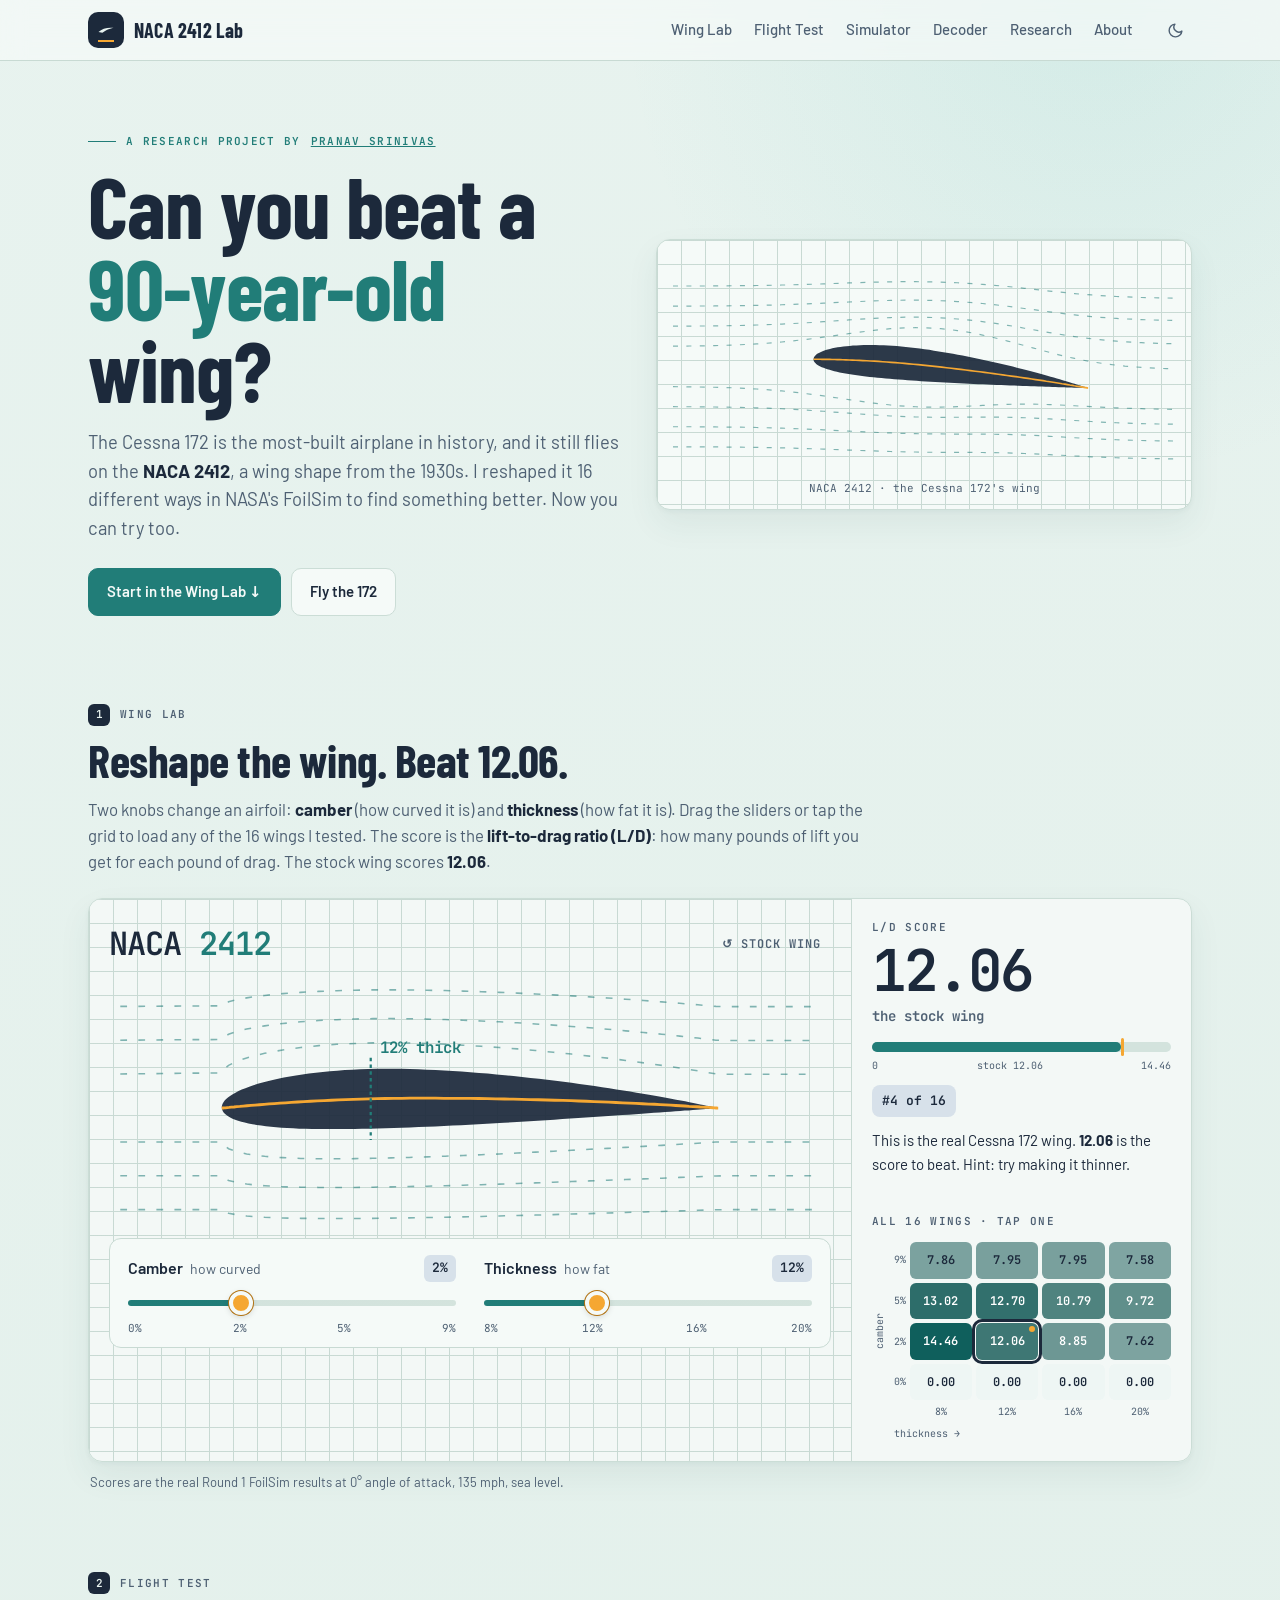
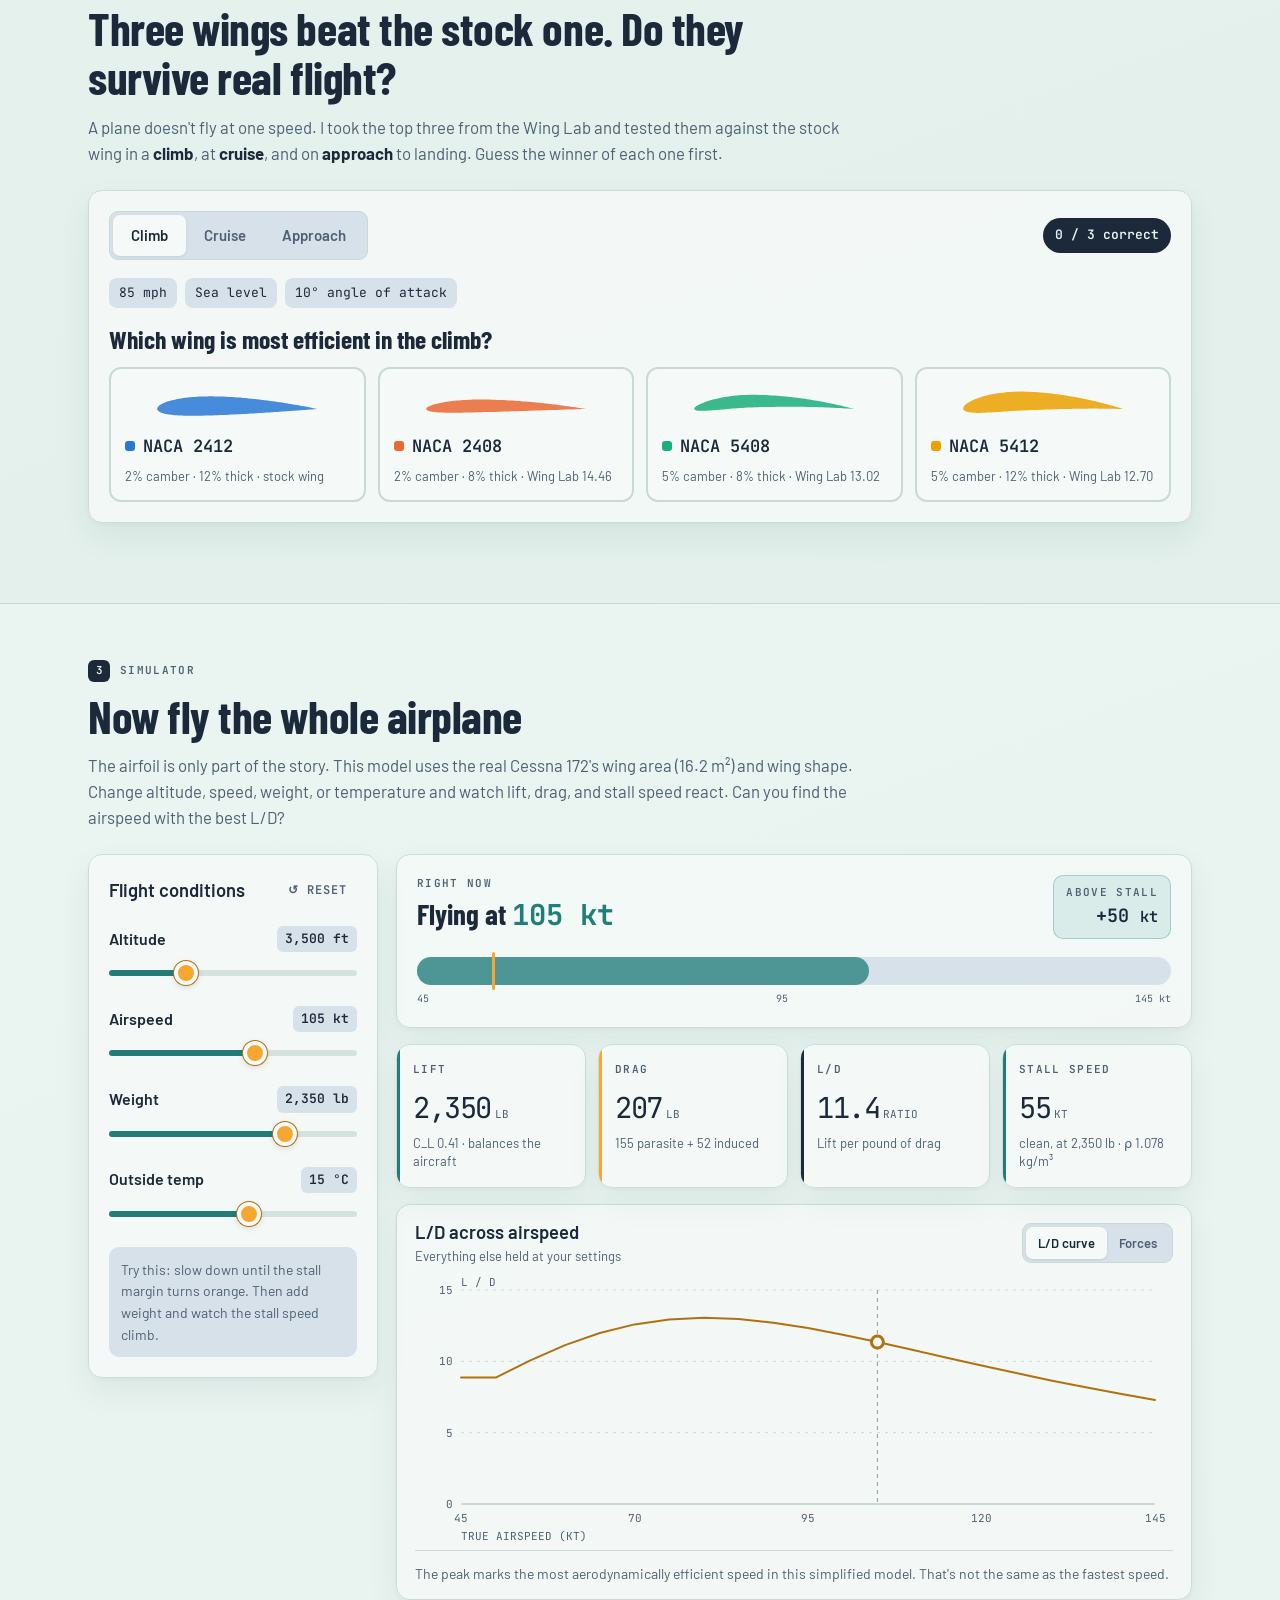
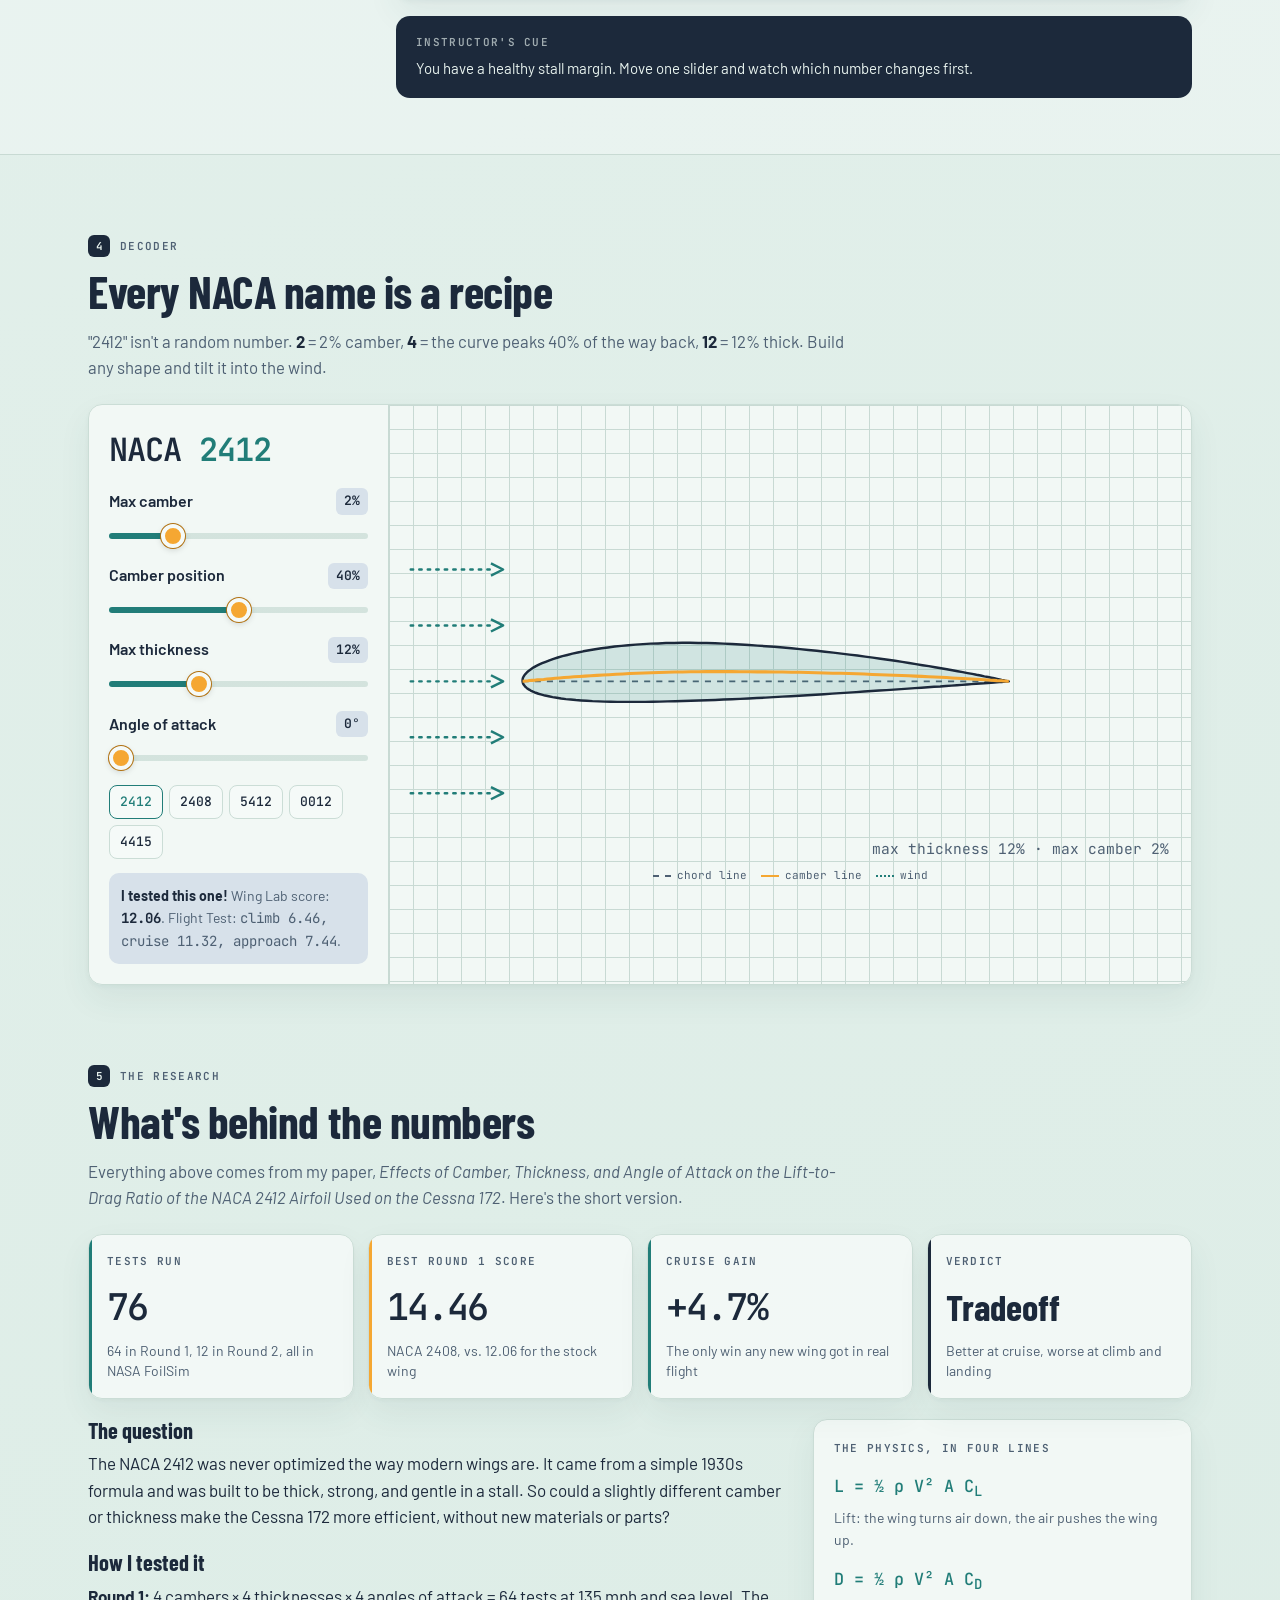
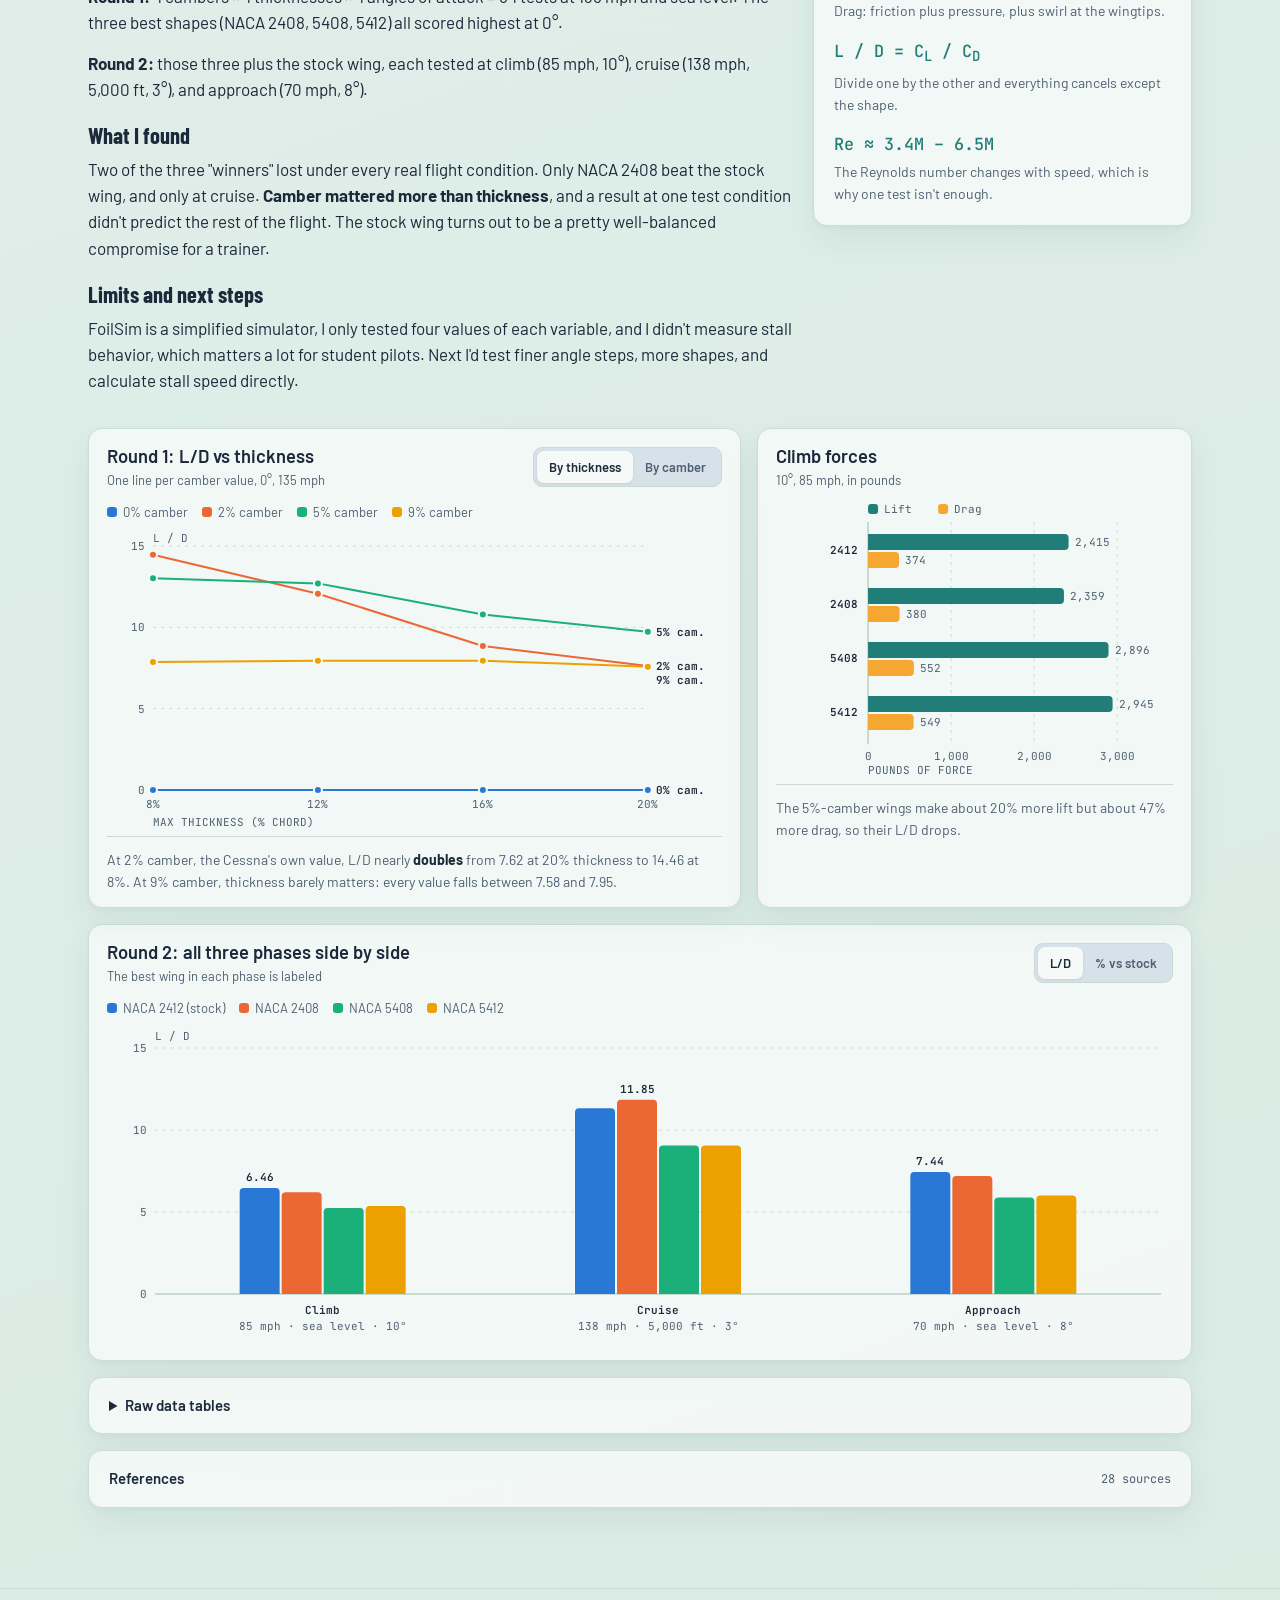
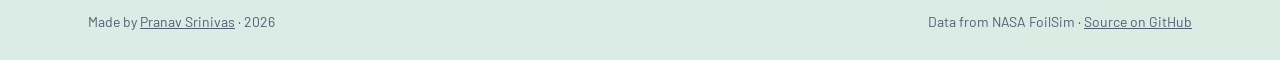
==== commit 33e99088: "Redesign around the interactive parts and add an About page Wing Lab and Flight Test game up front, " ====
--- a/index.html
+++ b/index.html
@@ -3,43 +3,41 @@
 <head>
   <meta charset="utf-8" />
   <meta name="viewport" content="width=device-width, initial-scale=1" />
-  <title>NACA 2412 Airfoil Study · Cessna 172 Lift-to-Drag Research</title>
-  <meta name="description" content="Can changing the camber or thickness of the Cessna 172's NACA 2412 airfoil improve its lift-to-drag ratio across climb, cruise, and approach? A FoilSim study of 76 airfoil tests, with interactive results and a flight-physics simulator." />
-  <meta property="og:title" content="Rethinking the Cessna 172 Wing: A NACA 2412 Airfoil Study" />
-  <meta property="og:description" content="76 FoilSim tests on camber, thickness, and angle of attack. Only one modified shape beat the 1930s baseline, and only at cruise." />
+  <title>Can You Beat a 1930s Wing? · NACA 2412 Airfoil Study</title>
+  <meta name="description" content="The Cessna 172 still flies on the NACA 2412 airfoil from the 1930s. Reshape it, flight-test it, and fly it, using real FoilSim results from Pranav Srinivas's research." />
+  <meta property="og:title" content="Can You Beat a 1930s Wing?" />
+  <meta property="og:description" content="Reshape the Cessna 172's NACA 2412 airfoil and test it against real FoilSim data." />
   <meta property="og:type" content="website" />
   <meta name="theme-color" content="#e6f1ec" />
   <link rel="icon" type="image/svg+xml" href="favicon.svg" />
   <link rel="preconnect" href="https://fonts.googleapis.com" />
   <link rel="preconnect" href="https://fonts.gstatic.com" crossorigin />
-  <link href="https://fonts.googleapis.com/css2?family=IBM+Plex+Mono:wght@400;500;600&family=Space+Grotesk:wght@400;500;600;700&display=swap" rel="stylesheet" />
+  <link href="https://fonts.googleapis.com/css2?family=Barlow:wght@400;500;600;700&family=Barlow+Condensed:wght@500;600;700&family=JetBrains+Mono:wght@400;500;600&display=swap" rel="stylesheet" />
   <link rel="stylesheet" href="css/styles.css" />
   <script>
     try { var t = localStorage.getItem('theme'); if (t) document.documentElement.dataset.theme = t; } catch (e) {}
   </script>
 </head>
 <body>
-  <a class="skip" href="#abstract">Skip to content</a>
+  <a class="skip" href="#lab">Skip to the Wing Lab</a>
 
   <header class="site-header">
     <div class="wrap header-inner">
-      <a href="#top" class="brand" aria-label="Back to top">
+      <a href="./" class="brand" aria-label="Home">
         <span class="brand-mark" aria-hidden="true">
           <svg viewBox="0 0 24 24" width="18" height="18"><path d="M2 14.5c4.5-4 11-6.2 20-5.5-6.5 1.6-11 3.6-14.8 6.6L2 14.5Z" fill="currentColor"/></svg>
         </span>
-        <span>
-          <span class="brand-name">NACA 2412 Study</span>
-          <span class="brand-sub mono">C172 / airfoil research</span>
-        </span>
+        <span class="brand-name">NACA 2412 Lab</span>
       </a>
       <nav class="nav" aria-label="Sections">
-        <a href="#abstract">Abstract</a>
-        <a href="#airfoil">Airfoils</a>
-        <a href="#method">Method</a>
-        <a href="#results">Results</a>
+        <a href="#lab">Wing Lab</a>
+        <a href="#flight">Flight Test</a>
         <a href="#simulator">Simulator</a>
-        <a href="#conclusion">Conclusion</a>
+        <a href="#decoder">Decoder</a>
+        <a href="#research">Research</a>
+        <a href="about.html">About</a>
       </nav>
+      <a class="mobile-about" href="about.html">About</a>
       <button class="icon-btn" id="theme-toggle" aria-label="Toggle dark mode">
         <svg class="i-moon" viewBox="0 0 24 24" width="17" height="17" fill="none" stroke="currentColor" stroke-width="2" stroke-linecap="round" stroke-linejoin="round"><path d="M21 12.8A9 9 0 1 1 11.2 3a7 7 0 0 0 9.8 9.8Z"/></svg>
         <svg class="i-sun" viewBox="0 0 24 24" width="17" height="17" fill="none" stroke="currentColor" stroke-width="2" stroke-linecap="round"><circle cx="12" cy="12" r="4"/><path d="M12 2v2M12 20v2M4.9 4.9l1.4 1.4M17.7 17.7l1.4 1.4M2 12h2M20 12h2M4.9 19.1l1.4-1.4M17.7 6.3l1.4-1.4"/></svg>
@@ -47,272 +45,108 @@
     </div>
   </header>
 
-  <main id="top">
+  <main>
     <!-- HERO -->
     <section class="hero wrap">
       <div class="hero-text">
-        <div class="eyebrow accent-line">Research paper · Aerodynamics</div>
-        <h1>Effects of Camber, Thickness, and Angle of Attack on the Lift-to-Drag Ratio of the <span class="hl">NACA 2412</span> Airfoil Used on the Cessna 172</h1>
-        <p class="byline">By <strong>Pranav Srinivas</strong></p>
-        <p class="lede">The Cessna 172 is the most-produced aircraft in history, and it still flies on an airfoil designed in the 1930s. This study used NASA's FoilSim to test whether a thinner or more curved wing section could fly more efficiently through climb, cruise, and approach.</p>
+        <div class="eyebrow accent-line">A research project by <a href="about.html">Pranav Srinivas</a></div>
+        <h1>Can you beat a <span class="hl">90-year-old</span> wing?</h1>
+        <p class="lede">The Cessna 172 is the most-built airplane in history, and it still flies on the <strong>NACA 2412</strong>, a wing shape from the 1930s. I reshaped it 16 different ways in NASA's FoilSim to find something better. Now you can try too.</p>
         <div class="hero-cta">
-          <a class="btn btn-primary" href="#results">See the results</a>
-          <a class="btn" href="#simulator">Try the simulator</a>
+          <a class="btn btn-primary" href="#lab">Start in the Wing Lab ↓</a>
+          <a class="btn" href="#simulator">Fly the 172</a>
         </div>
       </div>
       <figure class="hero-foil panel">
         <svg id="hero-foil" viewBox="0 0 600 260" role="img" aria-label="Animated airflow over a NACA 2412 airfoil"></svg>
-        <figcaption class="mono">NACA 2412 · 2% camber at 40% chord · 12% thick</figcaption>
+        <figcaption class="mono">NACA 2412 · the Cessna 172's wing</figcaption>
       </figure>
     </section>
 
-    <!-- KEY FINDINGS -->
-    <section class="wrap stats" aria-label="Key findings">
-      <article class="stat panel">
-        <div class="eyebrow">Tests run</div>
-        <div class="stat-num mono">76</div>
-        <p>64 shape × angle tests in Round 1, plus 12 flight-condition tests in Round 2.</p>
-      </article>
-      <article class="stat panel">
-        <div class="eyebrow">Best single-condition L/D</div>
-        <div class="stat-num mono">14.46</div>
-        <p>NACA 2408 at 0°, 135 mph, sea level, compared with the baseline's 12.06.</p>
-      </article>
-      <article class="stat panel">
-        <div class="eyebrow">Cruise gain, NACA 2408</div>
-        <div class="stat-num mono">+4.7%</div>
-        <p>11.85 vs 11.32. This was the only condition where any shape beat the baseline.</p>
-      </article>
-      <article class="stat panel">
-        <div class="eyebrow">Verdict</div>
-        <div class="stat-num stat-word">Tradeoff</div>
-        <p>The baseline NACA 2412 still wins climb and approach. Camber, not thickness, drives the differences.</p>
-      </article>
-    </section>
-
-    <!-- ABSTRACT -->
-    <section id="abstract" class="wrap section">
+    <!-- WING LAB -->
+    <section id="lab" class="wrap section">
       <div class="section-head">
-        <div class="eyebrow">01 · Abstract</div>
-        <h2>The question</h2>
-      </div>
-      <div class="two-col">
-        <div class="prose">
-          <p>The Cessna 172, the most produced aircraft in history and a standard flight trainer, still uses a modified NACA 2412 airfoil developed in the 1930s. This study examined whether changing the airfoil's <strong>camber</strong> or <strong>thickness</strong> could improve its <strong>lift-to-drag ratio (L/D)</strong> across the flight conditions a training aircraft uses.</p>
-          <p>Lift and drag data were generated in NASA's FoilSim simulator in two rounds. Round 1 ran 64 tests that combined four camber values, four thickness values, and four angles of attack at a fixed 135 mph and sea level. Three shapes beat the baseline: NACA 2408, NACA 5408, and NACA 5412. Round 2 tested those three and the baseline under climb, cruise, and approach conditions.</p>
-          <p>Only NACA 2408 outperformed the baseline, and only at cruise. The two higher-camber shapes were the worst performers under every condition. Good performance at one test condition did not carry over to the rest of the flight envelope, and the modifications tested trade one phase of flight against another instead of improving on the NACA 2412 overall.</p>
-        </div>
-        <aside class="panel callout">
-          <div class="eyebrow">Why this matters</div>
-          <p>The NACA 2412 was never optimized the way modern airfoils are. It came from a general geometric formula, its airflow turns turbulent relatively early, and it was built to be thick, strong, and gentle in a stall.</p>
-          <p>Recent studies disagree on whether a different airfoil would serve the 172 better. One found the NACA 63-412 beats it at low angles of attack but falls behind at high ones. The real question is whether a <em>trainer</em> should favor efficiency or forgiving handling.</p>
-          <p>Unlike wingtip devices or composite materials, changing the 2D airfoil shape adds <strong>no manufacturing cost</strong> once the new shape has been designed and approved.</p>
+        <div class="eyebrow"><span class="step">1</span> Wing Lab</div>
+        <h2>Reshape the wing. Beat 12.06.</h2>
+        <p class="sub">Two knobs change an airfoil: <strong>camber</strong> (how curved it is) and <strong>thickness</strong> (how fat it is). Drag the sliders or tap the grid to load any of the 16 wings I tested. The score is the <strong>lift-to-drag ratio (L/D)</strong>: how many pounds of lift you get for each pound of drag. The stock wing scores <strong>12.06</strong>.</p>
+      </div>
+
+      <div class="lab panel">
+        <div class="lab-main">
+          <div class="lab-top">
+            <div class="naca-code mono">NACA <span id="lab-code">2412</span></div>
+            <button class="link-btn mono" id="lab-reset">↺ Stock wing</button>
+          </div>
+          <svg id="lab-foil" viewBox="0 0 640 230" role="img" aria-label="Selected airfoil shape"></svg>
+          <div class="lab-sliders">
+            <div class="slider">
+              <div class="slider-top"><label for="lab-camber">Camber <span class="hint">how curved</span></label><span class="chip mono"><span id="lab-camber-v">2</span>%</span></div>
+              <input id="lab-camber" type="range" min="0" max="3" step="1" value="1" />
+              <div class="ticks mono" aria-hidden="true"><span>0%</span><span>2%</span><span>5%</span><span>9%</span></div>
+            </div>
+            <div class="slider">
+              <div class="slider-top"><label for="lab-thick">Thickness <span class="hint">how fat</span></label><span class="chip mono"><span id="lab-thick-v">12</span>%</span></div>
+              <input id="lab-thick" type="range" min="0" max="3" step="1" value="1" />
+              <div class="ticks mono" aria-hidden="true"><span>8%</span><span>12%</span><span>16%</span><span>20%</span></div>
+            </div>
+          </div>
+        </div>
+
+        <aside class="lab-side">
+          <div class="score">
+            <div class="eyebrow">L/D score</div>
+            <div class="score-num mono" id="lab-ld">12.06</div>
+            <div class="score-delta mono" id="lab-delta">stock wing</div>
+            <div class="meter" aria-hidden="true">
+              <div class="meter-fill" id="lab-meter"></div>
+              <div class="meter-base" title="Stock wing: 12.06"></div>
+            </div>
+            <div class="meter-scale mono"><span>0</span><span>stock 12.06</span><span>14.46</span></div>
+          </div>
+          <div class="rank mono" id="lab-rank">#5 of 16</div>
+          <p class="verdict" id="lab-verdict"></p>
+          <div class="eyebrow grid-label">All 16 wings · tap one</div>
+          <div class="grid-wrap">
+            <div class="grid-ylabel mono">camber</div>
+            <div class="lab-grid" id="lab-grid" role="group" aria-label="All 16 tested wings"></div>
+            <div class="grid-xlabel mono">thickness →</div>
+          </div>
         </aside>
       </div>
-    </section>
-
-    <!-- AIRFOIL EXPLORER -->
-    <section id="airfoil" class="wrap section">
+      <p class="fine">Scores are the real Round 1 FoilSim results at 0° angle of attack, 135 mph, sea level.</p>
+    </section>
+
+    <!-- FLIGHT TEST -->
+    <section id="flight" class="wrap section">
       <div class="section-head">
-        <div class="eyebrow">02 · Background</div>
-        <h2>Reading an airfoil name</h2>
-        <p class="sub">In the NACA 4-digit system, the <strong>first digit</strong> is maximum camber (% of chord), the <strong>second</strong> is where that camber peaks (tenths of chord), and the <strong>last two</strong> are maximum thickness (% of chord). Drag the sliders to reshape the wing section.</p>
-      </div>
-      <div class="explorer panel">
-        <div class="explorer-controls">
-          <div class="naca-code mono" aria-live="polite">NACA <span id="code">2412</span></div>
-          <div class="slider">
-            <div class="slider-top"><label for="ex-camber">Max camber</label><span class="chip mono"><span id="ex-camber-v">2</span>%</span></div>
-            <input id="ex-camber" type="range" min="0" max="9" step="1" value="2" />
-          </div>
-          <div class="slider">
-            <div class="slider-top"><label for="ex-pos">Camber position</label><span class="chip mono"><span id="ex-pos-v">40</span>% chord</span></div>
-            <input id="ex-pos" type="range" min="2" max="6" step="1" value="4" />
-          </div>
-          <div class="slider">
-            <div class="slider-top"><label for="ex-thick">Max thickness</label><span class="chip mono"><span id="ex-thick-v">12</span>%</span></div>
-            <input id="ex-thick" type="range" min="6" max="24" step="1" value="12" />
-          </div>
-          <div class="slider">
-            <div class="slider-top"><label for="ex-aoa">Angle of attack</label><span class="chip mono"><span id="ex-aoa-v">0</span>°</span></div>
-            <input id="ex-aoa" type="range" min="0" max="20" step="1" value="0" />
-          </div>
-          <div class="presets" role="group" aria-label="Study airfoils">
-            <button data-preset="2412" class="preset">2412 · baseline</button>
-            <button data-preset="2408" class="preset">2408</button>
-            <button data-preset="5408" class="preset">5408</button>
-            <button data-preset="5412" class="preset">5412</button>
-          </div>
-          <div class="tested" id="tested"></div>
-        </div>
-        <div class="explorer-view">
-          <svg id="foil" viewBox="0 0 640 300" role="img" aria-label="Airfoil cross-section"></svg>
-          <div class="foil-legend mono">
-            <span><i class="sw sw-chord"></i>chord line</span>
-            <span><i class="sw sw-camber"></i>mean camber line</span>
-            <span><i class="sw sw-flow"></i>relative wind</span>
-          </div>
-        </div>
-      </div>
-
-      <div class="concepts">
-        <article class="panel concept">
-          <div class="eyebrow">Lift</div>
-          <div class="formula mono">L = ½ ρ V² A C<sub>L</sub></div>
-          <p>A wing turns the airflow downward, and by Newton's third law the air pushes the wing up.</p>
-        </article>
-        <article class="panel concept">
-          <div class="eyebrow">Drag</div>
-          <div class="formula mono">D = ½ ρ V² A C<sub>D</sub></div>
-          <p>Skin friction and pressure resist motion. Induced drag comes from wingtip vortices.</p>
-        </article>
-        <article class="panel concept">
-          <div class="eyebrow">Efficiency</div>
-          <div class="formula mono">L / D = C<sub>L</sub> / C<sub>D</sub></div>
-          <p>The shared ½ρV²A terms cancel. A higher L/D means more lift per pound of drag, so the airplane glides farther and burns less fuel.</p>
-        </article>
-        <article class="panel concept">
-          <div class="eyebrow">Reynolds number</div>
-          <div class="formula mono">Re ≈ 3.4M – 6.5M</div>
-          <p>Speed and size combined. An airfoil's best L/D changes with Re, so one test condition can't tell the whole story.</p>
-        </article>
-      </div>
-    </section>
-
-    <!-- METHOD -->
-    <section id="method" class="wrap section">
-      <div class="section-head">
-        <div class="eyebrow">03 · Methodology</div>
-        <h2>Two rounds of FoilSim testing</h2>
-        <p class="sub">Each test set camber, thickness, and angle of attack in FoilSim's Shape panel, and speed and altitude in its Flight Test panel. Lift, drag, C<sub>L</sub>, C<sub>D</sub>, and Reynolds number were recorded, and L/D = lift ÷ drag. Every result was checked against its inputs and for physical plausibility, then cross-checked against published XFOIL data from airfoiltools.com and UIUC wind-tunnel data.</p>
-      </div>
-      <div class="rounds">
-        <article class="panel round">
-          <div class="round-tag mono">ROUND 1 · 64 TESTS</div>
-          <h3>Screen every combination</h3>
-          <table class="kv">
-            <tr><th>Camber</th><td class="mono">0, 2, 5, 9 %</td></tr>
-            <tr><th>Thickness</th><td class="mono">8, 12, 16, 20 %</td></tr>
-            <tr><th>Angle of attack</th><td class="mono">0, 7, 14, 20°</td></tr>
-            <tr><th>Speed</th><td class="mono">135 mph (fixed)</td></tr>
-            <tr><th>Altitude</th><td class="mono">Sea level (fixed)</td></tr>
-            <tr><th>Reynolds no.</th><td class="mono">6,503,712</td></tr>
-          </table>
-          <p>The top three L/D values all came at 0°. They became the Round 2 finalists.</p>
-        </article>
-        <article class="panel round">
-          <div class="round-tag mono">ROUND 2 · 12 TESTS</div>
-          <h3>Fly the real flight envelope</h3>
-          <table class="data">
-            <thead><tr><th>Condition</th><th>Speed</th><th>Altitude</th><th>AoA</th><th>Re</th></tr></thead>
-            <tbody>
-              <tr><td>Climb</td><td class="mono">85 mph</td><td class="mono">0 ft</td><td class="mono">10°</td><td class="mono">4,094,930</td></tr>
-              <tr><td>Cruise</td><td class="mono">138 mph</td><td class="mono">5,000 ft</td><td class="mono">3°</td><td class="mono">5,888,305</td></tr>
-              <tr><td>Approach</td><td class="mono">70 mph</td><td class="mono">0 ft</td><td class="mono">8°</td><td class="mono">3,372,295</td></tr>
-            </tbody>
-          </table>
-          <p>The baseline and the three finalists were each run under all three conditions.</p>
-        </article>
-      </div>
-      <div class="panel finalists">
-        <div class="eyebrow">Round 1 → Round 2 finalists (L/D at 0°)</div>
-        <div class="finalist-row" id="finalists"></div>
-      </div>
-    </section>
-
-    <!-- RESULTS -->
-    <section id="results" class="wrap section">
-      <div class="section-head">
-        <div class="eyebrow">04 · Results</div>
-        <h2>Round 1: thin wins, and camber sets the ceiling</h2>
-        <p class="sub">L/D at 0° angle of attack, 135 mph, sea level, for all 16 shapes. Hover or tap any point for its value.</p>
-      </div>
-
-      <div class="chart-grid">
-        <figure class="panel chart-card">
-          <div class="chart-head">
-            <div>
-              <h3 id="r1-title">L/D vs thickness, by camber</h3>
-              <p class="chart-sub">Each line is one camber value</p>
-            </div>
-            <div class="seg" role="tablist" aria-label="X axis">
-              <button class="on" data-r1="thickness" role="tab" aria-selected="true">By thickness</button>
-              <button data-r1="camber" role="tab" aria-selected="false">By camber</button>
-            </div>
-          </div>
-          <div class="legend" id="r1-legend"></div>
-          <div class="chart" id="r1-chart"></div>
-          <figcaption id="r1-cap">At 2% camber, the Cessna's own value, L/D nearly <strong>doubles</strong> from 7.62 at 20% thickness to 14.46 at 8%. At 9% camber, thickness barely matters: every value falls between 7.58 and 7.95.</figcaption>
-        </figure>
-
-        <figure class="panel chart-card">
-          <div class="chart-head">
-            <div>
-              <h3>The full grid</h3>
-              <p class="chart-sub">Darker = higher L/D</p>
-            </div>
-          </div>
-          <div class="chart" id="r1-heat"></div>
-          <figcaption>A 0% camber airfoil makes <strong>zero lift</strong> at 0°, as theory predicts for a symmetric shape. Peak L/D falls with every step up in thickness, with no exceptions.</figcaption>
-        </figure>
-      </div>
-
-      <details class="panel table-view">
-        <summary>Show Round 1 data table</summary>
-        <div class="table-scroll"><table class="data" id="r1-table"></table></div>
-      </details>
-
-      <div class="section-head sub-head">
-        <h2>Round 2: the baseline wins where it counts</h2>
-        <p class="sub">The four finalists under climb, cruise, and approach. The best shape in each condition is labeled.</p>
-      </div>
-
-      <figure class="panel chart-card wide">
-        <div class="chart-head">
-          <div>
-            <h3>L/D by flight condition</h3>
-            <p class="chart-sub">Higher is more efficient</p>
-          </div>
-          <div class="seg" role="tablist" aria-label="Measure">
-            <button class="on" data-r2="ld" role="tab" aria-selected="true">L/D ratio</button>
-            <button data-r2="pct" role="tab" aria-selected="false">% vs baseline</button>
-          </div>
-        </div>
-        <div class="legend" id="r2-legend"></div>
-        <div class="chart" id="r2-chart"></div>
-        <figcaption>NACA 2408 beats the baseline only at cruise (+4.7%) and loses about 3–4% at climb and approach, the low-speed phases that matter most for student pilots. Both 5%-camber shapes trail at every condition.</figcaption>
-      </figure>
-
-      <div class="two-col">
-        <figure class="panel chart-card">
-          <div class="chart-head"><div><h3>Climb forces (10°, 85 mph)</h3><p class="chart-sub">Lift and drag in pounds</p></div></div>
-          <div class="chart" id="r2-forces"></div>
-          <figcaption>The 5%-camber shapes bend the airflow harder. They make about 20% more lift but about 47% more drag, so their L/D drops.</figcaption>
-        </figure>
-        <div class="panel callout">
-          <div class="eyebrow">What the data says</div>
-          <ul class="checks">
-            <li><b>Camber dominates.</b> 5408 and 5412 perform almost identically despite different thickness.</li>
-            <li><b>One condition misleads.</b> Two shapes that beat the baseline in Round 1 lost everywhere in Round 2.</li>
-            <li><b>The 1930s numbers hold up.</b> 2% camber produced the highest L/D anywhere in the 64-test grid.</li>
-            <li><b>Consistent with prior work.</b> The NACA 63-412 study found the same kind of angle-dependent tradeoff.</li>
-          </ul>
-        </div>
-      </div>
-
-      <details class="panel table-view">
-        <summary>Show Round 2 data table</summary>
-        <div class="table-scroll"><table class="data" id="r2-table"></table></div>
-      </details>
+        <div class="eyebrow"><span class="step">2</span> Flight Test</div>
+        <h2>Three wings beat the stock one. Do they survive real flight?</h2>
+        <p class="sub">A plane doesn't fly at one speed. I took the top three from the Wing Lab and tested them against the stock wing in a <strong>climb</strong>, at <strong>cruise</strong>, and on <strong>approach</strong> to landing. Guess the winner of each one first.</p>
+      </div>
+
+      <div class="flight panel">
+        <div class="flight-head">
+          <div class="seg seg-lg" role="tablist" aria-label="Flight phase" id="ft-tabs">
+            <button data-ft="climb" role="tab">Climb</button>
+            <button data-ft="cruise" role="tab">Cruise</button>
+            <button data-ft="approach" role="tab">Approach</button>
+          </div>
+          <div class="score-pill mono" id="ft-score">0 / 3 correct</div>
+        </div>
+        <div class="ft-cond" id="ft-cond"></div>
+        <h3 class="ft-q" id="ft-q"></h3>
+        <div class="ft-cards" id="ft-cards"></div>
+        <div class="ft-feedback" id="ft-feedback" aria-live="polite"></div>
+      </div>
     </section>
 
     <!-- SIMULATOR -->
     <section id="simulator" class="section sim-band">
       <div class="wrap">
         <div class="section-head">
-          <div class="eyebrow">05 · Interactive</div>
-          <h2>Fly the Cessna 172 yourself</h2>
-          <p class="sub">A simplified whole-aircraft model based on the 172's real wing area (16.2 m²), aspect ratio (7.32), and clean C<sub>L,max</sub> of 1.5. Change one condition at a time and watch lift, drag, L/D, and stall speed respond.</p>
+          <div class="eyebrow"><span class="step">3</span> Simulator</div>
+          <h2>Now fly the whole airplane</h2>
+          <p class="sub">The airfoil is only part of the story. This model uses the real Cessna 172's wing area (16.2 m²) and wing shape. Change altitude, speed, weight, or temperature and watch lift, drag, and stall speed react. Can you find the airspeed with the best L/D?</p>
         </div>
 
         <div class="sim">
@@ -322,33 +156,33 @@
               <button class="link-btn mono" id="sim-reset">↺ Reset</button>
             </div>
             <div class="slider">
-              <div class="slider-top"><label for="s-alt">Pressure altitude</label><span class="chip mono"><span id="s-alt-v"></span> ft</span></div>
+              <div class="slider-top"><label for="s-alt">Altitude</label><span class="chip mono"><span id="s-alt-v"></span> ft</span></div>
               <input id="s-alt" type="range" min="0" max="12000" step="100" value="3500" />
             </div>
             <div class="slider">
-              <div class="slider-top"><label for="s-spd">True airspeed</label><span class="chip mono"><span id="s-spd-v"></span> kt</span></div>
+              <div class="slider-top"><label for="s-spd">Airspeed</label><span class="chip mono"><span id="s-spd-v"></span> kt</span></div>
               <input id="s-spd" type="range" min="45" max="145" step="1" value="105" />
             </div>
             <div class="slider">
-              <div class="slider-top"><label for="s-wt">Aircraft weight</label><span class="chip mono"><span id="s-wt-v"></span> lb</span></div>
+              <div class="slider-top"><label for="s-wt">Weight</label><span class="chip mono"><span id="s-wt-v"></span> lb</span></div>
               <input id="s-wt" type="range" min="1800" max="2550" step="10" value="2350" />
             </div>
             <div class="slider">
-              <div class="slider-top"><label for="s-tmp">Outside air temp</label><span class="chip mono"><span id="s-tmp-v"></span> °C</span></div>
+              <div class="slider-top"><label for="s-tmp">Outside temp</label><span class="chip mono"><span id="s-tmp-v"></span> °C</span></div>
               <input id="s-tmp" type="range" min="-25" max="45" step="1" value="15" />
             </div>
-            <p class="note">Pressure follows the ISA model. Temperature is the actual outside air temperature, so warm air visibly lowers density.</p>
+            <p class="note">Try this: slow down until the stall margin turns orange. Then add weight and watch the stall speed climb.</p>
           </aside>
 
           <div class="sim-main">
             <div class="panel sim-picture">
               <div class="sim-pic-top">
                 <div>
-                  <div class="eyebrow">Current flight picture</div>
+                  <div class="eyebrow">Right now</div>
                   <h3>Flying at <span class="hl mono" id="sim-spd-h">105 kt</span></h3>
                 </div>
                 <div class="margin-box" id="margin-box">
-                  <div class="eyebrow">Stall margin</div>
+                  <div class="eyebrow">Above stall</div>
                   <div class="mono margin-val" id="margin-val">+0 kt</div>
                 </div>
               </div>
@@ -356,13 +190,13 @@
                 <div class="speed-fill" id="speed-fill"></div>
                 <div class="stall-mark" id="stall-mark"></div>
               </div>
-              <div class="speed-scale mono"><span>45</span><span>95</span><span>145 KTAS</span></div>
+              <div class="speed-scale mono"><span>45</span><span>95</span><span>145 kt</span></div>
             </div>
 
             <div class="metrics">
               <div class="panel metric m-primary"><div class="eyebrow">Lift</div><div class="metric-num mono" id="m-lift"></div><p id="m-lift-d"></p></div>
-              <div class="panel metric m-accent"><div class="eyebrow">Total drag</div><div class="metric-num mono" id="m-drag"></div><p id="m-drag-d"></p></div>
-              <div class="panel metric m-ink"><div class="eyebrow">Lift / drag</div><div class="metric-num mono" id="m-ld"></div><p>Lift per pound of drag</p></div>
+              <div class="panel metric m-accent"><div class="eyebrow">Drag</div><div class="metric-num mono" id="m-drag"></div><p id="m-drag-d"></p></div>
+              <div class="panel metric m-ink"><div class="eyebrow">L/D</div><div class="metric-num mono" id="m-ld"></div><p>Lift per pound of drag</p></div>
               <div class="panel metric m-primary"><div class="eyebrow">Stall speed</div><div class="metric-num mono" id="m-stall"></div><p id="m-stall-d"></p></div>
             </div>
 
@@ -370,7 +204,7 @@
               <div class="chart-head">
                 <div>
                   <h3 id="sim-chart-title">L/D across airspeed</h3>
-                  <p class="chart-sub">Altitude, temperature, and weight held at your settings</p>
+                  <p class="chart-sub">Everything else held at your settings</p>
                 </div>
                 <div class="seg" role="tablist" aria-label="Simulator chart">
                   <button class="on" data-sim="ld" role="tab" aria-selected="true">L/D curve</button>
@@ -379,7 +213,7 @@
               </div>
               <div class="legend" id="sim-legend"></div>
               <div class="chart" id="sim-chart"></div>
-              <figcaption id="sim-cap">The peak marks the most aerodynamically efficient speed in this simplified model. That's not the same as the fastest speed.</figcaption>
+              <figcaption id="sim-cap"></figcaption>
             </figure>
 
             <div class="cue" id="sim-cue"></div>
@@ -388,39 +222,134 @@
       </div>
     </section>
 
-    <!-- CONCLUSION -->
-    <section id="conclusion" class="wrap section">
+    <!-- DECODER -->
+    <section id="decoder" class="wrap section">
       <div class="section-head">
-        <div class="eyebrow">06 · Conclusion</div>
-        <h2>A tradeoff, not an upgrade</h2>
-      </div>
-      <div class="two-col">
+        <div class="eyebrow"><span class="step">4</span> Decoder</div>
+        <h2>Every NACA name is a recipe</h2>
+        <p class="sub">"2412" isn't a random number. <strong>2</strong> = 2% camber, <strong>4</strong> = the curve peaks 40% of the way back, <strong>12</strong> = 12% thick. Build any shape and tilt it into the wind.</p>
+      </div>
+      <div class="explorer panel">
+        <div class="explorer-controls">
+          <div class="naca-code mono" aria-live="polite">NACA <span id="code">2412</span></div>
+          <div class="slider">
+            <div class="slider-top"><label for="ex-camber">Max camber</label><span class="chip mono"><span id="ex-camber-v">2</span>%</span></div>
+            <input id="ex-camber" type="range" min="0" max="9" step="1" value="2" />
+          </div>
+          <div class="slider">
+            <div class="slider-top"><label for="ex-pos">Camber position</label><span class="chip mono"><span id="ex-pos-v">40</span>%</span></div>
+            <input id="ex-pos" type="range" min="2" max="6" step="1" value="4" />
+          </div>
+          <div class="slider">
+            <div class="slider-top"><label for="ex-thick">Max thickness</label><span class="chip mono"><span id="ex-thick-v">12</span>%</span></div>
+            <input id="ex-thick" type="range" min="6" max="24" step="1" value="12" />
+          </div>
+          <div class="slider">
+            <div class="slider-top"><label for="ex-aoa">Angle of attack</label><span class="chip mono"><span id="ex-aoa-v">0</span>°</span></div>
+            <input id="ex-aoa" type="range" min="0" max="20" step="1" value="0" />
+          </div>
+          <div class="presets" role="group" aria-label="Famous shapes">
+            <button data-preset="2412" class="preset">2412</button>
+            <button data-preset="2408" class="preset">2408</button>
+            <button data-preset="5412" class="preset">5412</button>
+            <button data-preset="0012" class="preset">0012</button>
+            <button data-preset="4415" class="preset">4415</button>
+          </div>
+          <div class="tested" id="tested"></div>
+        </div>
+        <div class="explorer-view">
+          <svg id="foil" viewBox="0 0 640 300" role="img" aria-label="Airfoil cross-section"></svg>
+          <div class="foil-legend mono">
+            <span><i class="sw sw-chord"></i>chord line</span>
+            <span><i class="sw sw-camber"></i>camber line</span>
+            <span><i class="sw sw-flow"></i>wind</span>
+          </div>
+        </div>
+      </div>
+    </section>
+
+    <!-- RESEARCH -->
+    <section id="research" class="wrap section">
+      <div class="section-head">
+        <div class="eyebrow"><span class="step">5</span> The Research</div>
+        <h2>What's behind the numbers</h2>
+        <p class="sub">Everything above comes from my paper, <em>Effects of Camber, Thickness, and Angle of Attack on the Lift-to-Drag Ratio of the NACA 2412 Airfoil Used on the Cessna 172</em>. Here's the short version.</p>
+      </div>
+
+      <div class="stats">
+        <article class="stat panel"><div class="eyebrow">Tests run</div><div class="stat-num mono">76</div><p>64 in Round 1, 12 in Round 2, all in NASA FoilSim</p></article>
+        <article class="stat panel"><div class="eyebrow">Best Round 1 score</div><div class="stat-num mono">14.46</div><p>NACA 2408, vs. 12.06 for the stock wing</p></article>
+        <article class="stat panel"><div class="eyebrow">Cruise gain</div><div class="stat-num mono">+4.7%</div><p>The only win any new wing got in real flight</p></article>
+        <article class="stat panel"><div class="eyebrow">Verdict</div><div class="stat-num stat-word">Tradeoff</div><p>Better at cruise, worse at climb and landing</p></article>
+      </div>
+
+      <div class="two-col research-body">
         <div class="prose">
-          <p>Three shapes beat the NACA 2412 under a single fixed test condition. Tested across climb, cruise, and approach, only NACA 2408 kept any advantage, and only at cruise. NACA 5408 and NACA 5412 fell behind the baseline everywhere, despite having beaten it in Round 1.</p>
-          <p>Camber, more than thickness, separated the shapes. NACA 2408's roughly 4.7% cruise gain came at the cost of climb and approach, the two lower-speed phases most relevant to flight training. Like the earlier NACA 63-412 comparison, this suggests the NACA 2412's original design already strikes a reasonable balance for the 172's mission.</p>
-          <h3>Limitations</h3>
-          <p>FoilSim is a simplified educational simulator. Only four values each of camber, thickness, and angle of attack were tested, and the position of maximum camber couldn't be changed in FoilSim. Stall angle and stall speed weren't measured, so the handling and safety question remains open.</p>
-          <h3>Future work</h3>
-          <p>Future work could test a wider range of camber and thickness combinations and use finer angle-of-attack steps to pinpoint each shape's peak L/D. Calculating stall speed and post-stall behavior directly would show how each shape affects the forgiving handling a trainer needs.</p>
-        </div>
-        <aside class="panel callout objectives">
-          <div class="eyebrow">Six objectives</div>
-          <ol>
-            <li>Explain why the NACA 2412 isn't highly efficient by modern standards ✓</li>
-            <li>Establish a FoilSim baseline at Cessna-realistic Reynolds numbers ✓</li>
-            <li>Define modified shapes with the NACA 4-digit system ✓</li>
-            <li>Generate matching data for every modified shape ✓</li>
-            <li>Compare across climb, cruise, and approach ✓</li>
-            <li>Judge improvement vs. tradeoff, including handling: <em>partly answered, since stall wasn't measured</em></li>
-          </ol>
+          <h3>The question</h3>
+          <p>The NACA 2412 was never optimized the way modern wings are. It came from a simple 1930s formula and was built to be thick, strong, and gentle in a stall. So could a slightly different camber or thickness make the Cessna 172 more efficient, without new materials or parts?</p>
+          <h3>How I tested it</h3>
+          <p><strong>Round 1:</strong> 4 cambers × 4 thicknesses × 4 angles of attack = 64 tests at 135 mph and sea level. The three best shapes (NACA 2408, 5408, 5412) all scored highest at 0°.</p>
+          <p><strong>Round 2:</strong> those three plus the stock wing, each tested at climb (85 mph, 10°), cruise (138 mph, 5,000 ft, 3°), and approach (70 mph, 8°).</p>
+          <h3>What I found</h3>
+          <p>Two of the three "winners" lost under every real flight condition. Only NACA 2408 beat the stock wing, and only at cruise. <strong>Camber mattered more than thickness</strong>, and a result at one test condition didn't predict the rest of the flight. The stock wing turns out to be a pretty well-balanced compromise for a trainer.</p>
+          <h3>Limits and next steps</h3>
+          <p>FoilSim is a simplified simulator, I only tested four values of each variable, and I didn't measure stall behavior, which matters a lot for student pilots. Next I'd test finer angle steps, more shapes, and calculate stall speed directly.</p>
+        </div>
+        <aside class="panel concept-stack">
+          <div class="eyebrow">The physics, in four lines</div>
+          <div class="concept"><div class="formula mono">L = ½ ρ V² A C<sub>L</sub></div><p>Lift: the wing turns air down, the air pushes the wing up.</p></div>
+          <div class="concept"><div class="formula mono">D = ½ ρ V² A C<sub>D</sub></div><p>Drag: friction plus pressure, plus swirl at the wingtips.</p></div>
+          <div class="concept"><div class="formula mono">L / D = C<sub>L</sub> / C<sub>D</sub></div><p>Divide one by the other and everything cancels except the shape.</p></div>
+          <div class="concept"><div class="formula mono">Re ≈ 3.4M – 6.5M</div><p>The Reynolds number changes with speed, which is why one test isn't enough.</p></div>
         </aside>
       </div>
-    </section>
-
-    <!-- REFERENCES -->
-    <section id="references" class="wrap section">
+
+      <div class="chart-grid">
+        <figure class="panel chart-card">
+          <div class="chart-head">
+            <div>
+              <h3 id="r1-title">Round 1: L/D vs thickness</h3>
+              <p class="chart-sub">One line per camber value, 0°, 135 mph</p>
+            </div>
+            <div class="seg" role="tablist" aria-label="X axis">
+              <button class="on" data-r1="thickness" role="tab" aria-selected="true">By thickness</button>
+              <button data-r1="camber" role="tab" aria-selected="false">By camber</button>
+            </div>
+          </div>
+          <div class="legend" id="r1-legend"></div>
+          <div class="chart" id="r1-chart"></div>
+          <figcaption id="r1-cap"></figcaption>
+        </figure>
+        <figure class="panel chart-card">
+          <div class="chart-head"><div><h3>Climb forces</h3><p class="chart-sub">10°, 85 mph, in pounds</p></div></div>
+          <div class="chart" id="r2-forces"></div>
+          <figcaption>The 5%-camber wings make about 20% more lift but about 47% more drag, so their L/D drops.</figcaption>
+        </figure>
+      </div>
+
+      <figure class="panel chart-card wide">
+        <div class="chart-head">
+          <div>
+            <h3>Round 2: all three phases side by side</h3>
+            <p class="chart-sub">The best wing in each phase is labeled</p>
+          </div>
+          <div class="seg" role="tablist" aria-label="Measure">
+            <button class="on" data-r2="ld" role="tab" aria-selected="true">L/D</button>
+            <button data-r2="pct" role="tab" aria-selected="false">% vs stock</button>
+          </div>
+        </div>
+        <div class="legend" id="r2-legend"></div>
+        <div class="chart" id="r2-chart"></div>
+      </figure>
+
+      <details class="panel table-view">
+        <summary>Raw data tables</summary>
+        <div class="table-scroll"><table class="data" id="r1-table"></table></div>
+        <div class="table-scroll"><table class="data" id="r2-table"></table></div>
+      </details>
+
       <details class="panel refs">
-        <summary><span class="eyebrow">07 · References</span> <span class="refs-count mono">28 sources</span></summary>
+        <summary><span>References</span> <span class="refs-count mono">28 sources</span></summary>
         <ol class="ref-list mono" id="ref-list"></ol>
       </details>
     </section>
@@ -428,12 +357,13 @@
 
   <footer class="site-footer">
     <div class="wrap footer-inner">
-      <span class="mono">NACA 2412 / CESSNA 172 AIRFOIL STUDY</span>
-      <span>Data generated with NASA FoilSim · Simulator is an educational model</span>
+      <span>Made by <a href="about.html">Pranav Srinivas</a> · 2026</span>
+      <span>Data from NASA FoilSim · <a href="https://github.com/phsrinivas/naca2412-airfoil-study">Source on GitHub</a></span>
     </div>
   </footer>
 
   <div class="tip" id="tip" role="tooltip" hidden></div>
+  <script src="js/theme.js"></script>
   <script src="js/data.js"></script>
   <script src="js/main.js"></script>
 </body>
--- a/css/styles.css
+++ b/css/styles.css
@@ -4,23 +4,24 @@
   --bg: hsl(158 31% 93%);
   --bg-2: hsl(156 30% 89%);
   --fg: hsl(214 35% 17%);
-  --muted-fg: hsl(211 19% 40%);
+  --muted-fg: hsl(211 19% 38%);
   --border: hsl(158 19% 82%);
   --card: hsl(164 30% 97%);
   --card-border: hsl(158 21% 83%);
-  --primary: hsl(177 58% 33%);
+  --primary: hsl(177 58% 31%);
   --primary-soft: hsl(177 58% 37% / .12);
   --on-primary: hsl(164 32% 97%);
   --secondary: hsl(208 32% 88%);
-  --muted: hsl(157 22% 88%);
+  --muted: hsl(157 22% 86%);
   --accent: hsl(36 91% 58%);
-  --accent-ink: hsl(36 83% 40%);
+  --accent-ink: hsl(36 83% 38%);
   --accent-soft: hsl(36 91% 58% / .16);
-  --danger: hsl(5 62% 49%);
+  --good: hsl(152 60% 32%);
+  --bad: hsl(5 62% 46%);
   --grid: hsl(158 19% 82%);
   --axis: hsl(158 19% 68%);
   --shadow: 0 14px 32px rgba(37, 79, 79, .07), 0 2px 4px rgba(37, 79, 79, .04);
-  /* categorical slots (reference palette, light) */
+  /* categorical slots (light) */
   --s1: #2a78d6;
   --s2: #eb6834;
   --s3: #1baf7a;
@@ -29,8 +30,9 @@
   --heat-1: #0f5f5c;
   --heat-ink-hi: #ffffff;
   --heat-ink-lo: hsl(214 35% 17%);
-  --font: 'Space Grotesk', system-ui, sans-serif;
-  --mono: 'IBM Plex Mono', ui-monospace, monospace;
+  --font: 'Barlow', system-ui, sans-serif;
+  --display: 'Barlow Condensed', 'Barlow', system-ui, sans-serif;
+  --mono: 'JetBrains Mono', ui-monospace, monospace;
   --radius: 14px;
 }
 @media (prefers-color-scheme: dark) {
@@ -49,6 +51,8 @@
     --secondary: hsl(211 25% 22%);
     --muted: hsl(211 25% 21%);
     --accent-ink: hsl(36 91% 62%);
+    --good: hsl(152 55% 52%);
+    --bad: hsl(5 70% 64%);
     --grid: hsl(211 27% 24%);
     --axis: hsl(211 22% 36%);
     --shadow: 0 14px 32px rgba(0, 0, 0, .25);
@@ -77,6 +81,8 @@
   --secondary: hsl(211 25% 22%);
   --muted: hsl(211 25% 21%);
   --accent-ink: hsl(36 91% 62%);
+  --good: hsl(152 55% 52%);
+  --bad: hsl(5 70% 64%);
   --grid: hsl(211 27% 24%);
   --axis: hsl(211 22% 36%);
   --shadow: 0 14px 32px rgba(0, 0, 0, .25);
@@ -95,6 +101,7 @@
 body {
   margin: 0;
   font-family: var(--font);
+  font-size: 17px;
   color: var(--fg);
   background: radial-gradient(circle at 86% 0%, hsl(177 45% 50% / .12), transparent 30rem), linear-gradient(160deg, var(--bg), var(--bg-2));
   background-color: var(--bg);
@@ -105,9 +112,10 @@
 a { color: var(--primary); }
 button, input { font: inherit; color: inherit; }
 button { cursor: pointer; }
-h1, h2, h3 { line-height: 1.1; letter-spacing: -.03em; margin: 0; }
-h2 { font-size: clamp(1.6rem, 3.2vw, 2.4rem); font-weight: 600; }
-h3 { font-size: 1.05rem; font-weight: 600; letter-spacing: -.01em; }
+h1, h2, h3 { line-height: 1.05; margin: 0; }
+h1, h2 { font-family: var(--display); font-weight: 700; letter-spacing: -.01em; }
+h2 { font-size: clamp(2rem, 4vw, 2.9rem); }
+h3 { font-size: 1.15rem; font-weight: 600; }
 .mono { font-family: var(--mono); }
 .wrap { max-width: 1160px; margin: 0 auto; padding: 0 16px; }
 @media (min-width: 640px) { .wrap { padding: 0 28px; } }
@@ -115,11 +123,14 @@
 .skip:focus { left: 12px; top: 12px; z-index: 99; background: var(--card); padding: 8px 12px; border-radius: 8px; }
 :focus-visible { outline: 3px solid hsl(36 91% 58% / .6); outline-offset: 2px; }
 
-.eyebrow { font-family: var(--mono); text-transform: uppercase; letter-spacing: .14em; font-size: 11px; font-weight: 600; color: var(--muted-fg); }
-.accent-line { display: flex; align-items: center; gap: 10px; color: var(--primary); }
+.eyebrow { font-family: var(--mono); text-transform: uppercase; letter-spacing: .12em; font-size: 11px; font-weight: 600; color: var(--muted-fg); display: flex; align-items: center; gap: 10px; }
+.eyebrow a { color: inherit; }
+.accent-line { color: var(--primary); }
 .accent-line::before { content: ""; width: 28px; height: 1px; background: currentColor; }
+.step { display: inline-grid; place-items: center; width: 22px; height: 22px; border-radius: 6px; background: var(--fg); color: var(--bg); font-size: 11px; letter-spacing: 0; }
 .hl { color: var(--primary); }
-.panel { background: color-mix(in srgb, var(--card) 86%, transparent); border: 1px solid var(--card-border); border-radius: var(--radius); box-shadow: var(--shadow); }
+.panel { background: color-mix(in srgb, var(--card) 88%, transparent); border: 1px solid var(--card-border); border-radius: var(--radius); box-shadow: var(--shadow); }
+.fine { font-size: 13px; color: var(--muted-fg); margin: 10px 2px 0; }
 
 /* header */
 .site-header { position: sticky; top: 0; z-index: 20; backdrop-filter: blur(12px); background: color-mix(in srgb, var(--card) 72%, transparent); border-bottom: 1px solid var(--border); }
@@ -127,12 +138,13 @@
 .brand { display: flex; align-items: center; gap: 10px; text-decoration: none; color: var(--fg); margin-right: auto; }
 .brand-mark { position: relative; display: grid; place-items: center; width: 36px; height: 36px; border-radius: 10px; background: var(--fg); color: var(--bg); }
 .brand-mark::after { content: ""; position: absolute; bottom: 6px; width: 16px; height: 2px; background: var(--accent); }
-.brand-name { display: block; font-weight: 700; letter-spacing: -.02em; font-size: 15px; }
-.brand-sub { display: block; font-size: 10px; color: var(--muted-fg); }
-.nav { display: none; gap: 4px; }
-.nav a { color: var(--muted-fg); text-decoration: none; font-size: 13px; font-weight: 500; padding: 6px 10px; border-radius: 8px; }
-.nav a:hover { color: var(--fg); background: var(--secondary); }
+.brand-name { font-family: var(--display); font-weight: 700; font-size: 20px; letter-spacing: .01em; }
+.nav { display: none; gap: 2px; }
+.nav a { color: var(--muted-fg); text-decoration: none; font-size: 15px; font-weight: 500; padding: 6px 10px; border-radius: 8px; }
+.nav a:hover, .nav a[aria-current="page"] { color: var(--fg); background: var(--secondary); }
 @media (min-width: 900px) { .nav { display: flex; } }
+.mobile-about { font-weight: 600; font-size: 15px; text-decoration: none; }
+@media (min-width: 900px) { .mobile-about { display: none; } }
 .icon-btn { border: 0; background: transparent; color: var(--muted-fg); padding: 8px; border-radius: 8px; display: grid; place-items: center; }
 .icon-btn:hover { background: var(--secondary); color: var(--fg); }
 .i-sun { display: none; }
@@ -144,14 +156,13 @@
 }
 
 /* hero */
-.hero { display: grid; gap: 32px; padding-top: 48px; padding-bottom: 32px; align-items: center; }
-@media (min-width: 960px) { .hero { grid-template-columns: 1.1fr .9fr; padding-top: 72px; } }
-.hero h1 { font-size: clamp(1.9rem, 4.4vw, 3.3rem); font-weight: 600; letter-spacing: -.045em; margin-top: 14px; }
-.byline { margin: 18px 0 0; color: var(--muted-fg); }
-.byline strong { color: var(--fg); }
-.lede { color: var(--muted-fg); font-size: 1.05rem; max-width: 58ch; margin: 12px 0 0; }
+.hero { display: grid; gap: 32px; padding-top: 44px; padding-bottom: 8px; align-items: center; }
+@media (min-width: 960px) { .hero { grid-template-columns: 1fr 1fr; padding-top: 72px; } }
+.hero h1 { font-size: clamp(3rem, 7.5vw, 5.4rem); margin-top: 14px; line-height: .95; }
+.lede { color: var(--muted-fg); font-size: 1.15rem; max-width: 54ch; margin: 18px 0 0; }
+.lede strong { color: var(--fg); }
 .hero-cta { display: flex; flex-wrap: wrap; gap: 10px; margin-top: 26px; }
-.btn { display: inline-flex; align-items: center; gap: 8px; padding: 11px 18px; border-radius: 10px; border: 1px solid var(--card-border); background: var(--card); color: var(--fg); text-decoration: none; font-weight: 600; font-size: 14px; }
+.btn { display: inline-flex; align-items: center; gap: 8px; padding: 11px 18px; border-radius: 10px; border: 1px solid var(--card-border); background: var(--card); color: var(--fg); text-decoration: none; font-weight: 600; font-size: 15px; }
 .btn:hover { border-color: var(--primary); }
 .btn-primary { background: var(--primary); border-color: var(--primary); color: var(--on-primary); }
 .btn-primary:hover { filter: brightness(1.08); }
@@ -162,42 +173,111 @@
 @keyframes flow { to { stroke-dashoffset: -32; } }
 @media (prefers-reduced-motion: reduce) { .flow { animation: none; } html { scroll-behavior: auto; } }
 
-/* stats */
-.stats { display: grid; gap: 14px; grid-template-columns: repeat(auto-fit, minmax(220px, 1fr)); }
-.stat { padding: 18px 18px 16px; position: relative; overflow: hidden; }
-.stat::before { content: ""; position: absolute; inset: 0 auto 0 0; width: 3px; background: var(--primary); }
-.stat:nth-child(2)::before { background: var(--accent); }
-.stat:nth-child(4)::before { background: var(--fg); }
-.stat-num { font-size: 2.2rem; letter-spacing: -.05em; margin-top: 8px; font-weight: 500; }
-.stat-word { font-family: var(--font); letter-spacing: -.04em; font-weight: 600; }
-.stat p { margin: 6px 0 0; font-size: 13px; color: var(--muted-fg); line-height: 1.45; }
-
 /* sections */
-.section { padding-top: 72px; }
-.section-head { max-width: 760px; margin-bottom: 26px; }
-.section-head h2 { margin-top: 8px; }
-.section-head .sub { color: var(--muted-fg); margin: 12px 0 0; }
-.sub-head { margin-top: 56px; }
+.section { padding-top: 80px; }
+.section-head { max-width: 780px; margin-bottom: 24px; }
+.section-head h2 { margin-top: 10px; }
+.section-head .sub { color: var(--muted-fg); margin: 12px 0 0; font-size: 1.05rem; }
+.section-head .sub strong { color: var(--fg); }
 .two-col { display: grid; gap: 20px; align-items: start; }
-@media (min-width: 900px) { .two-col { grid-template-columns: 1.25fr .75fr; } }
+@media (min-width: 900px) { .two-col { grid-template-columns: 1.3fr .7fr; } }
 .prose p { margin: 0 0 14px; }
-.prose h3 { margin: 24px 0 8px; }
-.callout { padding: 20px; font-size: 14px; }
-.callout p { margin: 10px 0 0; color: var(--muted-fg); }
-.callout em, .callout strong { color: var(--fg); }
+.prose h3 { margin: 22px 0 8px; font-family: var(--display); font-size: 1.4rem; font-weight: 700; }
+.prose h3:first-child { margin-top: 0; }
 .checks { list-style: none; padding: 0; margin: 12px 0 0; display: grid; gap: 12px; }
 .checks li { padding-left: 22px; position: relative; color: var(--muted-fg); }
-.checks li::before { content: ""; position: absolute; left: 2px; top: 8px; width: 8px; height: 8px; border-radius: 2px; background: var(--primary); }
+.checks li::before { content: ""; position: absolute; left: 2px; top: 9px; width: 8px; height: 8px; border-radius: 2px; background: var(--primary); }
 .checks b { color: var(--fg); }
-.objectives ol { margin: 12px 0 0; padding-left: 20px; display: grid; gap: 8px; color: var(--muted-fg); }
-
-/* explorer */
-.explorer { display: grid; gap: 0; overflow: hidden; }
+
+/* sliders */
+.slider { display: grid; gap: 8px; }
+.slider-top { display: flex; justify-content: space-between; align-items: center; gap: 10px; }
+.slider label { font-size: 16px; font-weight: 600; }
+.hint { font-weight: 400; color: var(--muted-fg); font-size: 14px; margin-left: 4px; }
+.chip { font-size: 13px; font-weight: 600; background: var(--secondary); border-radius: 6px; padding: 3px 8px; white-space: nowrap; }
+input[type=range] { -webkit-appearance: none; appearance: none; width: 100%; height: 6px; border-radius: 99px; outline: none; background: linear-gradient(90deg, var(--primary) var(--p, 40%), var(--muted) var(--p, 40%)); margin: 10px 0; cursor: pointer; }
+input[type=range]::-webkit-slider-thumb { -webkit-appearance: none; width: 24px; height: 24px; border-radius: 50%; background: var(--accent); border: 4px solid var(--card); box-shadow: 0 0 0 1px var(--accent-ink), 0 2px 6px rgba(0,0,0,.15); cursor: grab; }
+input[type=range]::-moz-range-thumb { width: 16px; height: 16px; border-radius: 50%; background: var(--accent); border: 4px solid var(--card); box-shadow: 0 0 0 1px var(--accent-ink); cursor: grab; }
+.ticks { display: flex; justify-content: space-between; font-size: 11px; color: var(--muted-fg); margin-top: -4px; }
+.naca-code { font-size: 2rem; font-weight: 600; letter-spacing: -.03em; }
+.naca-code span { color: var(--primary); }
+.link-btn { border: 0; background: transparent; color: var(--muted-fg); font-size: 12px; font-weight: 600; text-transform: uppercase; letter-spacing: .08em; padding: 6px 10px; border-radius: 6px; }
+.link-btn:hover { background: var(--secondary); color: var(--fg); }
+
+/* wing lab */
+.lab { display: grid; overflow: hidden; }
+@media (min-width: 960px) { .lab { grid-template-columns: minmax(0, 1fr) 340px; } }
+.lab-main { padding: 20px 20px 22px; min-width: 0; background-image: linear-gradient(var(--grid) 1px, transparent 1px), linear-gradient(90deg, var(--grid) 1px, transparent 1px); background-size: 24px 24px; }
+.lab-top { display: flex; justify-content: space-between; align-items: center; gap: 12px; }
+#lab-foil { width: 100%; height: auto; display: block; margin: 6px 0 4px; }
+.lab-sliders { display: grid; gap: 18px; background: var(--card); border: 1px solid var(--border); border-radius: 12px; padding: 16px 18px 10px; }
+@media (min-width: 640px) { .lab-sliders { grid-template-columns: 1fr 1fr; gap: 28px; } }
+.lab-side { padding: 20px; border-top: 1px solid var(--border); display: grid; gap: 12px; align-content: start; }
+@media (min-width: 960px) { .lab-side { border-top: 0; border-left: 1px solid var(--border); } }
+.score-num { font-size: 3.6rem; font-weight: 600; letter-spacing: -.05em; line-height: 1; margin-top: 6px; transition: color .2s; }
+.score-delta { font-size: 14px; font-weight: 600; margin-top: 6px; color: var(--muted-fg); }
+.score-delta.up { color: var(--good); }
+.score-delta.down { color: var(--bad); }
+.meter { position: relative; height: 10px; border-radius: 99px; background: var(--muted); margin-top: 14px; }
+.meter-fill { position: absolute; inset: 0 auto 0 0; border-radius: 99px; background: var(--primary); transition: width .3s ease, background .3s; }
+.meter-fill.up { background: var(--good); }
+.meter-base { position: absolute; top: -4px; bottom: -4px; width: 3px; border-radius: 2px; background: var(--accent); left: calc(12.06 / 14.46 * 100%); }
+.meter-scale { display: flex; justify-content: space-between; font-size: 10px; color: var(--muted-fg); margin-top: 6px; }
+.rank { font-size: 13px; font-weight: 600; background: var(--secondary); border-radius: 8px; padding: 6px 10px; justify-self: start; }
+.verdict { margin: 0; font-size: 15px; min-height: 4.5em; }
+.grid-label { margin-top: 4px; }
+.grid-wrap { display: grid; grid-template-columns: auto 1fr; grid-template-rows: 1fr auto; gap: 6px; }
+.grid-ylabel { writing-mode: vertical-rl; transform: rotate(180deg); font-size: 10px; color: var(--muted-fg); text-align: center; }
+.grid-xlabel { grid-column: 2; font-size: 10px; color: var(--muted-fg); }
+.lab-grid { display: grid; grid-template-columns: auto repeat(4, 1fr); gap: 4px; font-family: var(--mono); }
+.lab-grid .ax { font-size: 10px; color: var(--muted-fg); display: grid; place-items: center; }
+.lab-grid button { border: 0; border-radius: 6px; padding: 9px 0; font-size: 12px; font-weight: 600; font-family: var(--mono); position: relative; transition: transform .12s; }
+.lab-grid button:hover { transform: scale(1.06); z-index: 1; }
+.lab-grid button.on { outline: 3px solid var(--fg); outline-offset: 1px; z-index: 2; }
+.lab-grid button.base::after { content: ""; position: absolute; top: 3px; right: 3px; width: 6px; height: 6px; border-radius: 50%; background: var(--accent); }
+
+/* flight test */
+.flight { padding: 20px; }
+.flight-head { display: flex; flex-wrap: wrap; justify-content: space-between; align-items: center; gap: 12px; }
+.seg { display: inline-flex; border: 1px solid var(--border); background: var(--secondary); border-radius: 9px; padding: 3px; }
+.seg button { border: 0; background: transparent; padding: 6px 12px; border-radius: 7px; font-size: 13px; font-weight: 600; color: var(--muted-fg); }
+.seg button.on { background: var(--card); color: var(--fg); box-shadow: 0 1px 3px rgba(0,0,0,.08); }
+.seg-lg button { padding: 9px 18px; font-size: 15px; }
+.seg button .done { color: var(--good); margin-left: 4px; }
+.score-pill { font-size: 13px; font-weight: 600; padding: 7px 12px; border-radius: 99px; background: var(--fg); color: var(--bg); }
+.ft-cond { display: flex; flex-wrap: wrap; gap: 8px; margin-top: 18px; }
+.ft-cond span { font-family: var(--mono); font-size: 13px; background: var(--secondary); padding: 5px 10px; border-radius: 8px; }
+.ft-q { font-family: var(--display); font-size: 1.6rem; font-weight: 700; margin: 18px 0 14px; }
+.ft-cards { display: grid; gap: 12px; grid-template-columns: repeat(auto-fit, minmax(200px, 1fr)); }
+.ft-card { text-align: left; border: 2px solid var(--border); background: var(--card); border-radius: 12px; padding: 14px; display: grid; gap: 6px; transition: border-color .15s, transform .15s; }
+.ft-card:hover:not(:disabled) { border-color: var(--primary); transform: translateY(-2px); }
+.ft-card:disabled { cursor: default; }
+.ft-card svg { width: 100%; height: 44px; }
+.ft-name { font-family: var(--mono); font-weight: 600; display: flex; align-items: center; gap: 8px; }
+.ft-name i { width: 10px; height: 10px; border-radius: 3px; display: inline-block; }
+.ft-meta { font-size: 13px; color: var(--muted-fg); }
+.ft-result { display: none; gap: 4px; }
+.revealed .ft-result { display: grid; }
+.ft-bar { height: 8px; border-radius: 4px; background: var(--muted); overflow: hidden; }
+.ft-bar i { display: block; height: 100%; border-radius: 4px; width: 0; transition: width .6s ease; }
+.ft-val { font-family: var(--mono); font-size: 1.3rem; font-weight: 600; letter-spacing: -.03em; }
+.ft-val small { font-size: 12px; color: var(--muted-fg); margin-left: 6px; letter-spacing: 0; }
+.ft-card.winner { border-color: var(--good); }
+.ft-card .badge { font-family: var(--mono); font-size: 11px; font-weight: 600; text-transform: uppercase; letter-spacing: .06em; justify-self: start; padding: 2px 8px; border-radius: 99px; }
+.badge.win { background: color-mix(in srgb, var(--good) 18%, transparent); color: var(--good); }
+.badge.pick { background: var(--secondary); color: var(--fg); }
+.ft-feedback { margin-top: 16px; }
+.ft-feedback:empty { display: none; }
+.ft-msg { border-radius: 12px; padding: 14px 16px; background: var(--secondary); display: flex; flex-wrap: wrap; align-items: center; gap: 12px; justify-content: space-between; }
+.ft-msg p { margin: 0; flex: 1 1 320px; }
+.ft-msg.final { background: var(--fg); color: var(--bg); }
+.ft-msg.final .btn { background: var(--bg); color: var(--fg); border-color: var(--bg); }
+
+/* decoder */
+.explorer { display: grid; overflow: hidden; }
 @media (min-width: 900px) { .explorer { grid-template-columns: 300px 1fr; } }
-.explorer-controls { padding: 20px; display: grid; gap: 18px; align-content: start; border-bottom: 1px solid var(--border); }
+.explorer-controls { padding: 20px; display: grid; gap: 14px; align-content: start; border-bottom: 1px solid var(--border); }
 @media (min-width: 900px) { .explorer-controls { border-bottom: 0; border-right: 1px solid var(--border); } }
-.naca-code { font-size: 1.9rem; font-weight: 600; letter-spacing: -.04em; }
-.naca-code span { color: var(--primary); }
 .explorer-view { padding: 12px; background-image: linear-gradient(var(--grid) 1px, transparent 1px), linear-gradient(90deg, var(--grid) 1px, transparent 1px); background-size: 24px 24px; display: flex; flex-direction: column; justify-content: center; min-width: 0; }
 .explorer-view svg { width: 100%; height: auto; display: block; }
 .foil-legend { display: flex; flex-wrap: wrap; gap: 14px; justify-content: center; font-size: 11px; color: var(--muted-fg); padding: 4px 0 6px; }
@@ -206,94 +286,26 @@
 .sw-camber { border-color: var(--accent); }
 .sw-flow { border-color: var(--primary); border-top-style: dotted; }
 .presets { display: flex; flex-wrap: wrap; gap: 6px; }
-.preset { border: 1px solid var(--card-border); background: var(--card); border-radius: 8px; padding: 6px 10px; font-size: 12px; font-family: var(--mono); font-weight: 500; }
+.preset { border: 1px solid var(--card-border); background: var(--card); border-radius: 8px; padding: 6px 10px; font-size: 13px; font-family: var(--mono); font-weight: 500; }
 .preset:hover, .preset.on { border-color: var(--primary); color: var(--primary); }
-.tested { font-size: 13px; border-radius: 10px; padding: 12px; background: var(--secondary); color: var(--muted-fg); min-height: 64px; }
+.tested { font-size: 14px; border-radius: 10px; padding: 12px; background: var(--secondary); color: var(--muted-fg); min-height: 64px; }
 .tested strong { color: var(--fg); }
-.concepts { display: grid; gap: 14px; margin-top: 18px; grid-template-columns: repeat(auto-fit, minmax(230px, 1fr)); }
-.concept { padding: 18px; }
-.formula { font-size: 1.05rem; margin: 10px 0 6px; color: var(--primary); font-weight: 500; }
-.concept p { margin: 0; color: var(--muted-fg); font-size: 13px; }
-
-/* sliders */
-.slider { display: grid; gap: 10px; }
-.slider-top { display: flex; justify-content: space-between; align-items: center; gap: 10px; }
-.slider label { font-size: 14px; font-weight: 600; }
-.chip { font-size: 12px; font-weight: 600; background: var(--secondary); border-radius: 6px; padding: 3px 8px; white-space: nowrap; }
-input[type=range] { -webkit-appearance: none; appearance: none; width: 100%; height: 4px; border-radius: 99px; outline: none; background: linear-gradient(90deg, var(--primary) var(--p, 40%), var(--muted) var(--p, 40%)); margin: 8px 0; }
-input[type=range]::-webkit-slider-thumb { -webkit-appearance: none; width: 20px; height: 20px; border-radius: 50%; background: var(--accent); border: 3px solid var(--card); box-shadow: 0 0 0 1px var(--accent-ink); cursor: grab; }
-input[type=range]::-moz-range-thumb { width: 14px; height: 14px; border-radius: 50%; background: var(--accent); border: 3px solid var(--card); box-shadow: 0 0 0 1px var(--accent-ink); cursor: grab; }
-
-/* method */
-.rounds { display: grid; gap: 16px; }
-@media (min-width: 900px) { .rounds { grid-template-columns: 1fr 1.3fr; } }
-.round { padding: 20px; }
-.round h3 { margin: 6px 0 14px; font-size: 1.25rem; }
-.round p { color: var(--muted-fg); font-size: 14px; margin: 14px 0 0; }
-.round-tag { font-size: 11px; color: var(--primary); font-weight: 600; letter-spacing: .08em; }
-table { border-collapse: collapse; width: 100%; font-size: 13px; }
-.kv th { text-align: left; font-weight: 500; color: var(--muted-fg); padding: 7px 0; border-bottom: 1px solid var(--border); }
-.kv td { text-align: right; padding: 7px 0; border-bottom: 1px solid var(--border); }
-.data th { text-align: left; font-weight: 600; font-size: 11px; text-transform: uppercase; letter-spacing: .06em; color: var(--muted-fg); padding: 8px 10px 8px 0; border-bottom: 1px solid var(--axis); white-space: nowrap; }
-.data td { padding: 8px 10px 8px 0; border-bottom: 1px solid var(--border); white-space: nowrap; }
-.data td.num { font-family: var(--mono); text-align: right; }
-.data th.num { text-align: right; }
-.table-scroll { overflow-x: auto; }
-.finalists { margin-top: 16px; padding: 18px 20px; }
-.finalist-row { display: grid; gap: 12px; grid-template-columns: repeat(auto-fit, minmax(170px, 1fr)); margin-top: 14px; }
-.finalist { border: 1px solid var(--border); border-radius: 10px; padding: 12px 14px; display: grid; gap: 4px; position: relative; overflow: hidden; }
-.finalist .bar { height: 6px; border-radius: 4px; background: var(--muted); overflow: hidden; margin-top: 6px; }
-.finalist .bar i { display: block; height: 100%; border-radius: 4px; }
-.finalist-name { font-family: var(--mono); font-weight: 600; display: flex; align-items: center; gap: 8px; }
-.finalist-name .dot { width: 10px; height: 10px; border-radius: 3px; }
-.finalist-meta { font-size: 12px; color: var(--muted-fg); }
-.finalist-val { font-family: var(--mono); font-size: 1.4rem; letter-spacing: -.04em; }
-
-/* charts */
-.chart-grid { display: grid; gap: 16px; }
-@media (min-width: 960px) { .chart-grid { grid-template-columns: 1.25fr .75fr; } }
-.chart-card { margin: 0; padding: 18px 18px 14px; min-width: 0; }
-.chart-card.wide { margin-bottom: 16px; }
-.chart-head { display: flex; flex-wrap: wrap; align-items: flex-start; justify-content: space-between; gap: 12px; }
-.chart-sub { margin: 4px 0 0; font-size: 12px; color: var(--muted-fg); }
-.chart-card figcaption { font-size: 13px; color: var(--muted-fg); border-top: 1px solid var(--border); padding-top: 12px; margin-top: 6px; }
-.chart-card figcaption strong { color: var(--fg); }
-.chart { position: relative; margin-top: 8px; }
-.chart svg { display: block; width: 100%; height: auto; overflow: visible; }
-.chart text { font-family: var(--mono); font-size: 11px; fill: var(--muted-fg); }
-.chart .lbl-strong { fill: var(--fg); font-weight: 600; }
-.chart .gridline { stroke: var(--grid); stroke-dasharray: 3 5; }
-.chart .axis { stroke: var(--axis); }
-.chart .hit { fill: transparent; cursor: crosshair; }
-.legend { display: flex; flex-wrap: wrap; gap: 14px; margin-top: 12px; font-size: 12px; color: var(--muted-fg); }
-.legend span { display: inline-flex; align-items: center; gap: 6px; }
-.legend i { width: 10px; height: 10px; border-radius: 3px; display: inline-block; }
-.seg { display: inline-flex; border: 1px solid var(--border); background: var(--secondary); border-radius: 9px; padding: 3px; }
-.seg button { border: 0; background: transparent; padding: 6px 12px; border-radius: 7px; font-size: 12px; font-weight: 600; color: var(--muted-fg); }
-.seg button.on { background: var(--card); color: var(--fg); box-shadow: 0 1px 3px rgba(0,0,0,.08); }
-.table-view { margin-top: 16px; padding: 4px 18px; }
-.table-view summary, .refs summary { cursor: pointer; padding: 12px 0; font-weight: 600; font-size: 14px; }
-.table-view[open] { padding-bottom: 16px; }
-.tip { position: fixed; z-index: 50; pointer-events: none; background: var(--fg); color: var(--bg); border-radius: 8px; padding: 8px 10px; font-size: 12px; font-family: var(--mono); line-height: 1.5; box-shadow: 0 8px 24px rgba(0,0,0,.2); max-width: 240px; }
-.tip b { font-family: var(--font); font-weight: 600; }
-.tip .row { display: flex; align-items: center; gap: 8px; justify-content: space-between; }
-.tip .row i { width: 8px; height: 8px; border-radius: 2px; display: inline-block; margin-right: 6px; }
+@media (max-width: 600px) { .foil-note { display: none; } }
 
 /* simulator */
-.sim-band { margin-top: 72px; padding: 0 0 56px; background: color-mix(in srgb, var(--card) 35%, transparent); border-top: 1px solid var(--border); border-bottom: 1px solid var(--border); }
+.sim-band { margin-top: 80px; padding: 0 0 56px; background: color-mix(in srgb, var(--card) 35%, transparent); border-top: 1px solid var(--border); border-bottom: 1px solid var(--border); }
 .sim-band .section-head { padding-top: 56px; }
 .sim { display: grid; gap: 18px; align-items: start; }
 @media (min-width: 960px) { .sim { grid-template-columns: 290px minmax(0, 1fr); } .sim-controls { position: sticky; top: 80px; } }
-.sim-controls { padding: 20px; display: grid; gap: 22px; }
+.sim-controls { padding: 20px; display: grid; gap: 20px; }
 .sim-controls-head { display: flex; justify-content: space-between; align-items: center; }
-.link-btn { border: 0; background: transparent; color: var(--muted-fg); font-size: 11px; font-weight: 600; text-transform: uppercase; letter-spacing: .08em; padding: 4px 8px; border-radius: 6px; }
-.link-btn:hover { background: var(--secondary); color: var(--fg); }
-.note { margin: 0; font-size: 12px; color: var(--muted-fg); background: var(--secondary); padding: 12px; border-radius: 10px; }
+.note { margin: 0; font-size: 14px; color: var(--muted-fg); background: var(--secondary); padding: 12px; border-radius: 10px; }
 .sim-main { display: grid; gap: 16px; min-width: 0; }
 .sim-picture { padding: 20px; }
 .sim-pic-top { display: flex; flex-wrap: wrap; gap: 12px; justify-content: space-between; align-items: flex-start; margin-bottom: 18px; }
-.sim-pic-top h3 { font-size: 1.5rem; margin-top: 6px; }
+.sim-pic-top h3 { font-family: var(--display); font-size: 1.8rem; font-weight: 700; margin-top: 6px; }
 .margin-box { border: 1px solid; border-radius: 10px; padding: 8px 12px; text-align: right; }
+.margin-box .eyebrow { justify-content: flex-end; }
 .margin-box.ok { border-color: hsl(177 58% 37% / .35); background: var(--primary-soft); }
 .margin-box.warn { border-color: hsl(36 91% 58% / .6); background: var(--accent-soft); }
 .margin-val { font-size: 1.15rem; font-weight: 600; }
@@ -310,17 +322,87 @@
 .m-ink::before { background: var(--fg); }
 .metric-num { font-size: 1.8rem; letter-spacing: -.05em; margin-top: 8px; }
 .metric-num small { font-size: 11px; color: var(--muted-fg); letter-spacing: 0; margin-left: 4px; text-transform: uppercase; }
-.metric p { margin: 4px 0 0; font-size: 12px; color: var(--muted-fg); line-height: 1.4; }
-.cue { background: var(--fg); color: var(--bg); border-radius: var(--radius); padding: 18px 20px; font-size: 14px; }
+.metric p { margin: 4px 0 0; font-size: 13px; color: var(--muted-fg); line-height: 1.4; }
+.cue { background: var(--fg); color: var(--bg); border-radius: var(--radius); padding: 18px 20px; font-size: 15px; }
 .cue .eyebrow { color: color-mix(in srgb, var(--bg) 65%, transparent); margin-bottom: 6px; }
 
-/* references / footer */
-.refs { padding: 4px 20px; }
+/* research */
+.stats { display: grid; gap: 14px; grid-template-columns: repeat(auto-fit, minmax(220px, 1fr)); margin-bottom: 20px; }
+.stat { padding: 18px 18px 16px; position: relative; overflow: hidden; }
+.stat::before { content: ""; position: absolute; inset: 0 auto 0 0; width: 3px; background: var(--primary); }
+.stat:nth-child(2)::before { background: var(--accent); }
+.stat:nth-child(4)::before { background: var(--fg); }
+.stat-num { font-size: 2.3rem; letter-spacing: -.05em; margin-top: 8px; font-weight: 500; }
+.stat-word { font-family: var(--display); letter-spacing: 0; font-weight: 700; }
+.stat p { margin: 6px 0 0; font-size: 14px; color: var(--muted-fg); line-height: 1.45; }
+.research-body { margin-bottom: 20px; }
+.concept-stack { padding: 20px; display: grid; gap: 16px; }
+.concept .formula { font-size: 1.05rem; color: var(--primary); font-weight: 500; }
+.concept p { margin: 4px 0 0; color: var(--muted-fg); font-size: 14px; }
+
+/* charts */
+.chart-grid { display: grid; gap: 16px; margin-bottom: 16px; }
+@media (min-width: 960px) { .chart-grid { grid-template-columns: 1.2fr .8fr; } }
+.chart-card { margin: 0; padding: 18px 18px 14px; min-width: 0; }
+.chart-card.wide { margin-bottom: 16px; }
+.chart-head { display: flex; flex-wrap: wrap; align-items: flex-start; justify-content: space-between; gap: 12px; }
+.chart-sub { margin: 4px 0 0; font-size: 13px; color: var(--muted-fg); }
+.chart-card figcaption { font-size: 14px; color: var(--muted-fg); border-top: 1px solid var(--border); padding-top: 12px; margin-top: 6px; }
+.chart-card figcaption:empty { display: none; }
+.chart-card figcaption strong { color: var(--fg); }
+.chart { position: relative; margin-top: 8px; }
+.chart svg { display: block; width: 100%; height: auto; overflow: visible; }
+.chart text { font-family: var(--mono); font-size: 11px; fill: var(--muted-fg); }
+.chart .lbl-strong { fill: var(--fg); font-weight: 600; }
+.chart .gridline { stroke: var(--grid); stroke-dasharray: 3 5; }
+.chart .axis { stroke: var(--axis); }
+.chart .hit { fill: transparent; cursor: crosshair; }
+.legend { display: flex; flex-wrap: wrap; gap: 14px; margin-top: 12px; font-size: 13px; color: var(--muted-fg); }
+.legend:empty { display: none; }
+.legend span { display: inline-flex; align-items: center; gap: 6px; }
+.legend i { width: 10px; height: 10px; border-radius: 3px; display: inline-block; }
+table { border-collapse: collapse; width: 100%; font-size: 14px; }
+.data { margin-bottom: 16px; }
+.data th { text-align: left; font-weight: 600; font-size: 11px; text-transform: uppercase; letter-spacing: .06em; color: var(--muted-fg); padding: 8px 10px 8px 0; border-bottom: 1px solid var(--axis); white-space: nowrap; }
+.data td { padding: 8px 10px 8px 0; border-bottom: 1px solid var(--border); white-space: nowrap; }
+.data td.num { font-family: var(--mono); text-align: right; }
+.data th.num { text-align: right; }
+.table-scroll { overflow-x: auto; }
+.table-view, .refs { margin-top: 16px; padding: 4px 20px; }
+.table-view summary, .refs summary { cursor: pointer; padding: 12px 0; font-weight: 600; font-size: 15px; }
 .refs summary { display: flex; justify-content: space-between; align-items: center; }
 .refs-count { font-size: 12px; color: var(--muted-fg); font-weight: 400; }
 .ref-list { font-size: 12px; padding-left: 28px; margin: 0 0 18px; display: grid; gap: 6px; }
 .ref-list a { word-break: break-all; color: var(--muted-fg); }
 .ref-list a:hover { color: var(--primary); }
-.site-footer { margin-top: 72px; border-top: 1px solid var(--border); padding: 22px 0 28px; }
-.footer-inner { display: flex; flex-wrap: wrap; gap: 8px; justify-content: space-between; font-size: 11px; color: var(--muted-fg); }
-@media (max-width: 600px) { .foil-note { display: none; } }
+.tip { position: fixed; z-index: 50; pointer-events: none; background: var(--fg); color: var(--bg); border-radius: 8px; padding: 8px 10px; font-size: 12px; font-family: var(--mono); line-height: 1.5; box-shadow: 0 8px 24px rgba(0,0,0,.2); max-width: 240px; }
+.tip b { font-family: var(--font); font-weight: 600; display: block; }
+.tip .row { display: flex; align-items: center; gap: 8px; justify-content: space-between; }
+.tip .row i { width: 8px; height: 8px; border-radius: 2px; display: inline-block; margin-right: 6px; }
+
+/* about */
+.about { padding-top: 48px; }
+.about-hero { display: grid; gap: 28px; align-items: center; padding-bottom: 36px; }
+@media (min-width: 760px) { .about-hero { grid-template-columns: 220px 1fr; } }
+.about-hero h1 { font-size: clamp(2.8rem, 6vw, 4.4rem); margin-top: 12px; }
+.monogram { position: relative; width: 200px; height: 200px; border-radius: 28px; background: var(--fg); color: var(--bg); display: grid; place-items: center; overflow: hidden; box-shadow: var(--shadow); }
+.monogram span { font-family: var(--display); font-weight: 700; font-size: 84px; letter-spacing: -.02em; }
+.monogram-wing { position: absolute; bottom: 26px; left: 50%; width: 120px; transform: translateX(-50%); color: var(--accent); }
+.tags { display: flex; flex-wrap: wrap; gap: 8px; margin-top: 18px; }
+.tag { font-family: var(--mono); font-size: 12px; font-weight: 600; padding: 5px 10px; border-radius: 99px; background: var(--secondary); }
+.about-grid { display: grid; gap: 16px; }
+@media (min-width: 820px) { .about-grid { grid-template-columns: 1fr 1fr; } }
+.about-card { padding: 24px; }
+.about-card h2 { font-size: 1.9rem; margin: 10px 0 12px; }
+.about-card p { margin: 0 0 12px; color: var(--muted-fg); }
+.about-card .btn { margin-top: 6px; }
+.about-paper { margin-top: 16px; padding: 24px; display: flex; flex-wrap: wrap; gap: 20px; align-items: center; justify-content: space-between; }
+.paper-title { font-family: var(--display); font-size: 1.5rem; font-weight: 700; line-height: 1.15; margin: 10px 0 4px; max-width: 46ch; }
+.paper-by { margin: 0; color: var(--muted-fg); }
+.about-links { display: flex; gap: 10px; flex-wrap: wrap; }
+
+/* footer */
+.site-footer { margin-top: 80px; border-top: 1px solid var(--border); padding: 22px 0 28px; }
+.footer-inner { display: flex; flex-wrap: wrap; gap: 8px; justify-content: space-between; font-size: 14px; color: var(--muted-fg); }
+.footer-inner a { color: inherit; }
+.ft-result > div:first-child { min-height: 22px; }
